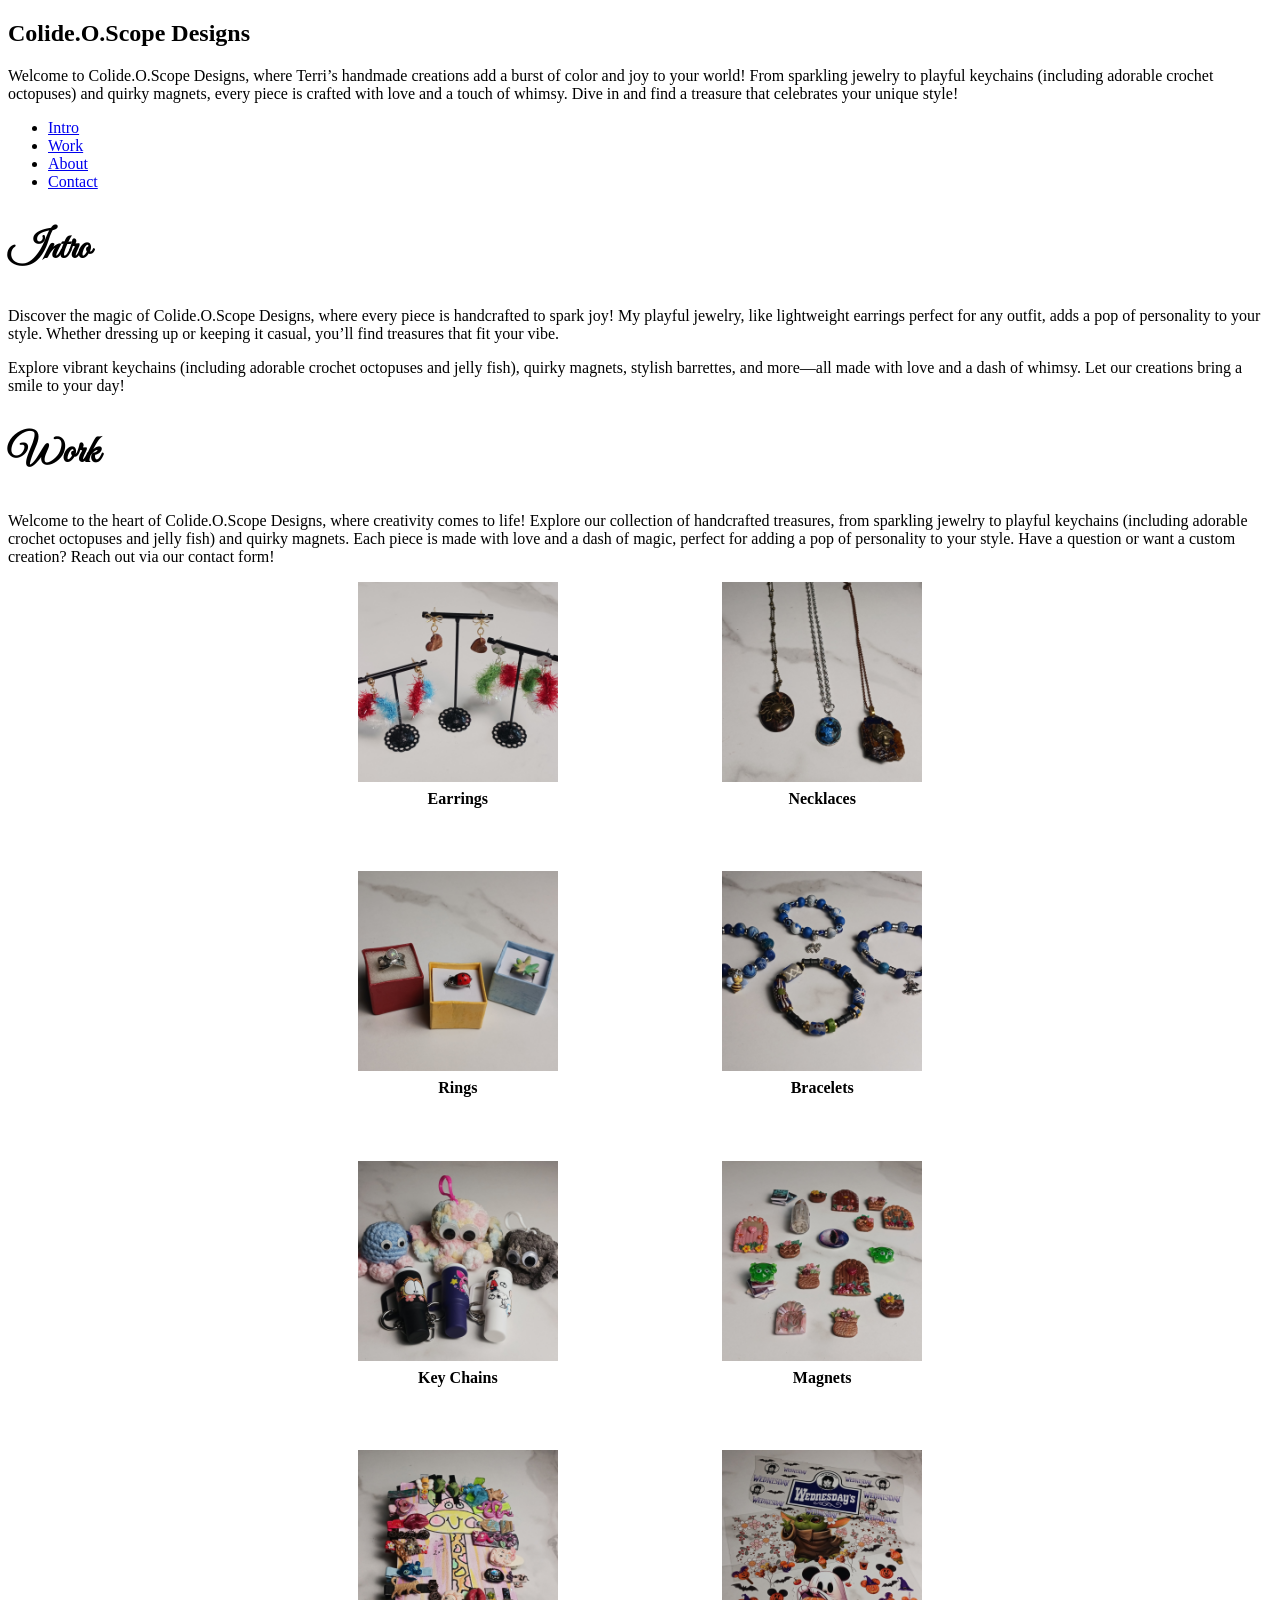
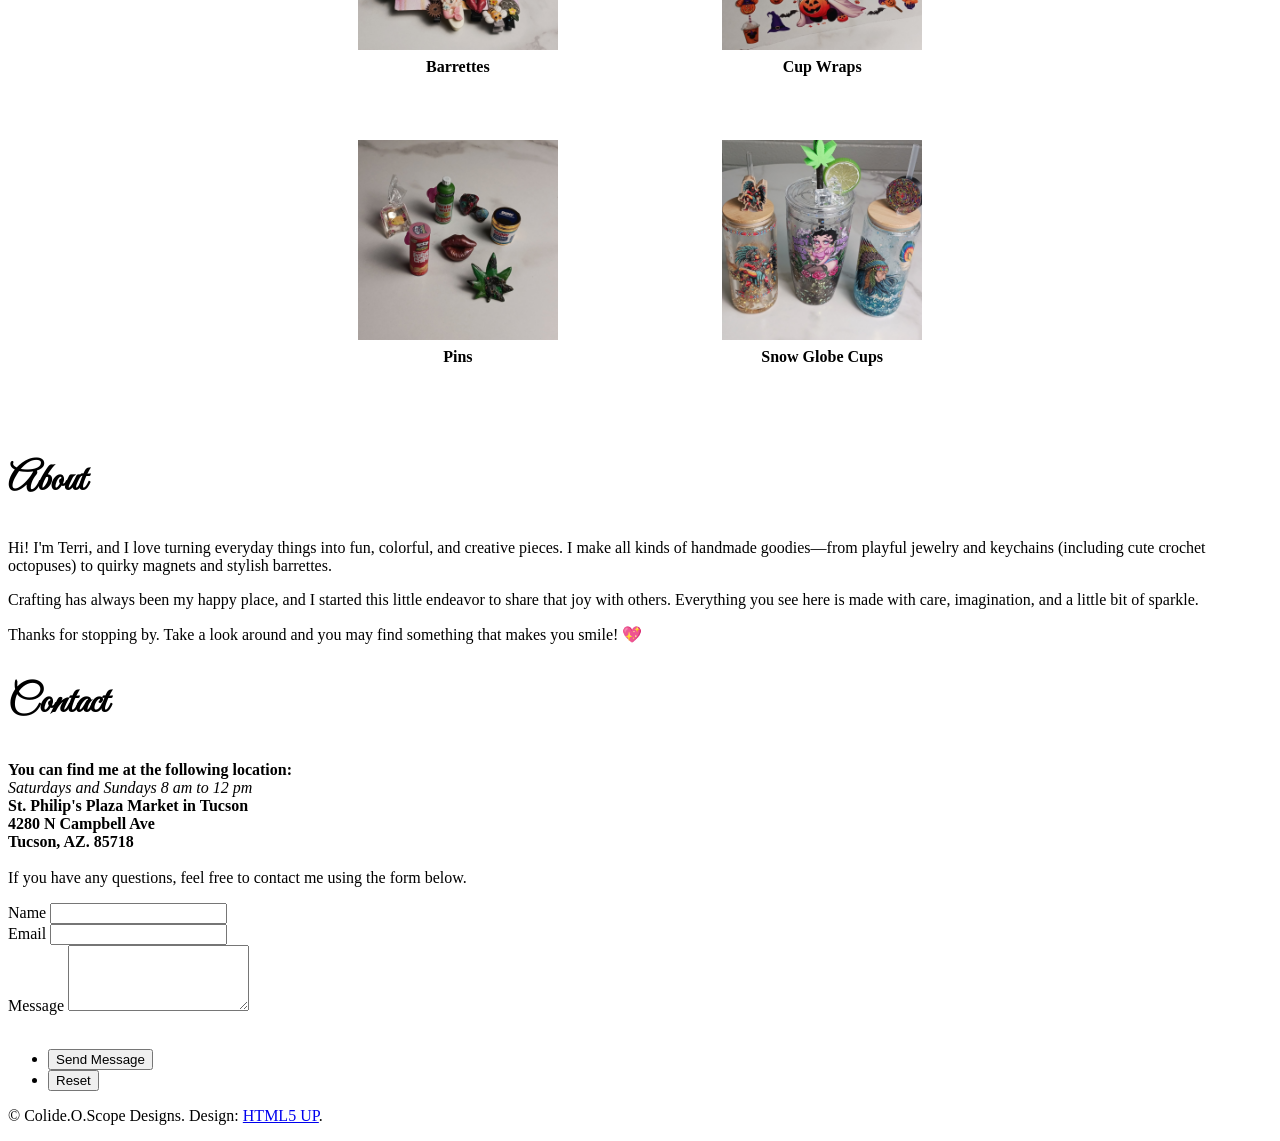
==== index.html @ 00ee3a7f "Add files via upload" ====
<!DOCTYPE HTML>
<!--
    Dimension by HTML5 UP
    html5up.net | @ajlkn
    Free for personal and commercial use under the CCA 3.0 license (html5up.net/license)
-->
<html lang="en">
    <head>
        <title>Colide.O.Scope Designs</title>
        <meta charset="utf-8" />
        <meta name="viewport" content="width=device-width, initial-scale=1, user-scalable=no" />
        <meta name="description" content="Custom handmade jewelry and crafts by Colide.O.Scope Designs, crafted with love to spark joy and individuality." />
        <meta name="keywords" content="handmade jewelry, custom jewelry, Colide.O.Scope Designs, artisan jewelry, crochet, keychains, magnets" />
        <link href="https://fonts.googleapis.com/css2?family=Great+Vibes&display=swap" rel="stylesheet">
		<link rel="stylesheet" href="assets/css/main.css" />
        <noscript><link rel="stylesheet" href="assets/css/noscript.css" /></noscript>
        <style>
			 h2.major {
			    font-family: 'Great Vibes', cursive;
				text-transform: none; /* Override uppercase to use natural case */
				font-size: 2.5em; /* Adjust size for better readability */
			}
            .features {
                display: flex !important;
                flex-wrap: wrap !important;
                justify-content: space-between !important;
                visibility: visible !important;
                opacity: 1 !important;
                margin: 0 auto !important;
                box-sizing: border-box !important;
                position: relative !important;
                z-index: 1000 !important;
            }
            .features article {
                visibility: visible !important;
                opacity: 1 !important;
                background: none !important;
                border: none !important;
                box-shadow: none !important;
                box-sizing: border-box !important;
                padding: 0 !important;
                max-width: calc(50% - 0.27em) !important;
                display: flex !important;
                flex-direction: column !important;
                align-items: center !important;
                margin-bottom: 1em !important;
            }
            .features img {
                display: block !important;
                visibility: visible !important;
                opacity: 1 !important;
                background: none !important;
                border: none !important;
                box-shadow: none !important;
                width: 200px !important;
                height: 200px !important;
                object-fit: cover !important;
                border-radius: 0 !important;
                cursor: pointer !important;
                pointer-events: auto !important;
                position: relative !important;
                z-index: 1100 !important;
            }
            .features img[alt] {
                text-align: center;
                line-height: 200px;
                background: #f0f0f0;
                color: #333;
                font-size: 14px;
            }
            .features p {
                margin: 0.5em 0 0 0;
                text-align: center;
                font-size: 0.9em;
                color: #fff; /* White to match product names */
            }
            @media screen and (max-width: 1366px) {
                .features article {
                    flex: 1 1 calc(50% - 0.27em) !important;
                    max-width: calc(50% - 0.27em) !important;
                }
            }
            @media screen and (max-width: 736px) {
                .features article {
                    flex: 1 1 100% !important;
                    max-width: 100% !important;
                }
            }
.lightbox {
    position: fixed;
    top: 0;
    left: 0;
    width: 100%;
    height: 100%;
    background: rgba(0, 0, 0, 0.8);
    z-index: 10000 !important;
    display: none;
    justify-content: center;
    align-items: center;
    opacity: 0;
    transition: opacity 0.3s ease;
}
.lightbox.active {
    display: flex !important;
    opacity: 1 !important;
}
.lightbox-content {
    display: flex;
    flex-direction: column;
    align-items: center;
    max-width: 800px; /* Limit the container width */
    max-height: 90%; /* Keep the height constraint */
}
.lightbox-image {
    max-width: 600px; /* Set a reasonable max-width for the image */
    max-height: 70vh; /* Use viewport height to limit size */
    width: 100%; /* Ensure responsiveness */
    height: auto; /* Maintain aspect ratio */
    object-fit: contain;
    border-radius: 5px;
    cursor: default !important;
}
.lightbox-title {
    color: #fff;
    font-size: 1.5em;
    margin: 0.5em 0 0.25em;
    text-align: center;
    cursor: default !important;
}
.lightbox-description {
    color: #ccc;
    font-size: 1em;
    margin: 0;
    text-align: center;
    max-width: 80%;
    cursor: default !important;
}
.lightbox-close {
    position: absolute;
    top: 20px;
    right: 20px;
    color: #fff;
    font-size: 2.5em;
    background: rgba(0, 0, 0, 0.5);
    padding: 5px 10px;
    border-radius: 5px;
    cursor: pointer;
    user-select: none;
    z-index: 10001 !important;
}
.lightbox-close:hover {
    background: rgba(0, 0, 0, 0.7);
    color: #ddd;
}
@media screen and (max-width: 736px) {
    .lightbox-content {
        max-width: 95%;
        max-height: 95%;
    }
    .lightbox-image {
        max-width: 400px; /* Smaller max-width for mobile */
        max-height: 60vh; /* Slightly smaller height for mobile */
        width: 100%;
        height: auto;
    }
    .lightbox-title {
        font-size: 1.2em;
    }
    .lightbox-description {
        font-size: 0.9em;
        max-width: 90%;
    }
    .lightbox-close {
        font-size: 2em;
        top: 10px;
        right: 10px;
    }
}

        </style>
    </head>
    <body class="is-preload">
        <!-- Wrapper -->
        <div id="wrapper">
            <!-- Header -->
            <header id="header">
                <div class="logo">
                    <span class="icon fa-gem"></span>
                </div>
                <div class="content">
                    <div class="inner">
                        <h2>Colide.O.Scope Designs</h2>
                        <p>Welcome to Colide.O.Scope Designs, where Terri’s handmade creations add a burst of color and joy to your world! From sparkling jewelry to playful keychains (including adorable crochet octopuses) and quirky magnets, every piece is crafted with love and a touch of whimsy. Dive in and find a treasure that celebrates your unique style!</p>
                    </div>
                </div>
                <nav>
                    <ul>
                        <li><a href="#intro">Intro</a></li>
                        <li><a href="#work">Work</a></li>
                        <li><a href="#about">About</a></li>
                        <li><a href="#contact">Contact</a></li>
                    </ul>
                </nav>
            </header>
            <!-- Main -->
            <div id="main">
                <!-- Intro -->
                <article id="intro">
                    <h2 class="major">Intro</h2>
                    <!-- <span class="image main"><img src="images/pic01.jpg" alt="Handcrafted gemstone necklace by Colide.O.Scope Designs" /></span> -->
                    <p>Discover the magic of Colide.O.Scope Designs, where every piece is handcrafted to spark joy! My playful jewelry, like lightweight earrings perfect for any outfit, adds a pop of personality to your style. Whether dressing up or keeping it casual, you’ll find treasures that fit your vibe.</p>
                    <p>Explore vibrant keychains (including adorable crochet octopuses and jelly fish), quirky magnets, stylish barrettes, and more—all made with love and a dash of whimsy. Let our creations bring a smile to your day!</p>
                </article>
                <!-- Work -->
                <article id="work">
                    <h2 class="major">Work</h2>
                    <!-- <span class="image main"><img src="images/pic02.jpg" alt="Custom jewelry collection by Colide.O.Scope Designs" /></span> -->
                    <p>Welcome to the heart of Colide.O.Scope Designs, where creativity comes to life! Explore our collection of handcrafted treasures, from sparkling jewelry to playful keychains (including adorable crochet octopuses and jelly fish) and quirky magnets. Each piece is made with love and a dash of magic, perfect for adding a pop of personality to your style. Have a question or want a custom creation? Reach out via our contact form!</p>
                    <section class="features" style="display: flex; flex-wrap: wrap; justify-content: space-between; gap: 0.4em; margin: 0 auto; max-width: 720px; box-sizing: border-box;">
                        <!-- UVF Wraps (Commented Out) -->
                        <!--
                        <article style="flex: 1 1 calc(50% - 0.27em); max-width: calc(50% - 0.27em); min-width: 200px; display: flex; flex-direction: column; align-items: center; background: none; border: none; box-shadow: none; padding: 0; box-sizing: border-box; margin-bottom: 1em;">
                            <img src="images/product-image.jpg" alt="UVF Wraps by Colide.O.Scope Designs" style="width: 200px !important; height: 200px !important; object-fit: cover !important; display: block; margin: 0 auto; background: none; border: none; box-shadow: none;" />
                            <h4 style="margin: 0.5em 0 0 0; text-align: center;">UVF Wraps</h4>
                            <p style="margin: 0.5em 0 0 0; text-align: center; font-size: 0.9em; color: #fff;">Vibrant, glow-in-the-dark wraps that add a bold, colorful twist to your accessories.</p>
                        </article>
                        -->
                        <article style="flex: 1 1 calc(50% - 0.27em); max-width: calc(50% - 0.27em); min-width: 200px; display: flex; flex-direction: column; align-items: center; background: none; border: none; box-shadow: none; padding: 0; box-sizing: border-box; margin-bottom: 1em;">
                            <img src="images/Earrings-Small.jpg" alt="Earrings by Colide.O.Scope Designs" style="width: 200px !important; height: 200px !important; object-fit: cover !important; display: block; margin: 0 auto; background: none; border: none; box-shadow: none;" />
                            <h4 style="margin: 0.5em 0 0 0; text-align: center;">Earrings</h4>
                            <p style="margin: 0.5em 0 0 0; text-align: center; font-size: 0.9em; color: #fff;">Handcrafted earrings, from delicate drops to statement pieces, designed to dazzle.</p>
                        </article>
                        <article style="flex: 1 1 calc(50% - 0.27em); max-width: calc(50% - 0.27em); min-width: 200px; display: flex; flex-direction: column; align-items: center; background: none; border: none; box-shadow: none; padding: 0; box-sizing: border-box; margin-bottom: 1em;">
                            <img src="images/Necklace-Small.jpg" alt="Necklaces by Colide.O.Scope Designs" style="width: 200px !important; height: 200px !important; object-fit: cover !important; display: block; margin: 0 auto; background: none; border: none; box-shadow: none;" />
                            <h4 style="margin: 0.5em 0 0 0; text-align: center;">Necklaces</h4>
                            <p style="margin: 0.5em 0 0 0; text-align: center; font-size: 0.9em; color: #fff;">Unique necklaces that blend elegance and whimsy for every occasion.</p>
                        </article>
                        <article style="flex: 1 1 calc(50% - 0.27em); max-width: calc(50% - 0.27em); min-width: 200px; display: flex; flex-direction: column; align-items: center; background: none; border: none; box-shadow: none; padding: 0; box-sizing: border-box; margin-bottom: 1em;">
                            <img src="images/Rings-Small.jpg" alt="Rings by Colide.O.Scope Designs" style="width: 200px !important; height: 200px !important; object-fit: cover !important; display: block; margin: 0 auto; background: none; border: none; box-shadow: none;" />
                            <h4 style="margin: 0.5em 0 0 0; text-align: center;">Rings</h4>
                            <p style="margin: 0.5em 0 0 0; text-align: center; font-size: 0.9em; color: #fff;">Handcrafted rings that sparkle and shimmer and shout with personality.</p>
                        </article>
                        <article style="flex: 1 1 calc(50% - 0.27em); max-width: calc(50% - 0.27em); min-width: 200px; display: flex; flex-direction: column; align-items: center; background: none; border: none; box-shadow: none; padding: 0; box-sizing: border-box; margin-bottom: 1em;">
                            <img src="images/Bracelets-Small.jpg" alt="Rings by Colide.O.Scope Designs" style="width: 200px !important; height: 200px !important; object-fit: cover !important; display: block; margin: 0 auto; background: none; border: none; box-shadow: none;" />
                            <h4 style="margin: 0.5em 0 0 0; text-align: center;">Bracelets</h4>
                            <p style="margin: 0.5em 0 0 0; text-align: center; font-size: 0.9em; color: #fff;">Handwoven and beaded bracelets that wrap your wrist in color, texture, and charm.</p>
                        </article>
                        <article style="flex: 1 1 calc(50% - 0.27em); max-width: calc(50% - 0.27em); min-width: 200px; display: flex; flex-direction: column; align-items: center; background: none; border: none; box-shadow: none; padding: 0; box-sizing: border-box; margin-bottom: 1em;">
                            <img src="images/Key-Chains-Small.jpg" alt="Key Chains by Colide.O.Scope Designs" style="width: 200px !important; height: 200px !important; object-fit: cover !important; display: block; margin: 0 auto; background: none; border: none; box-shadow: none;" />
                            <h4 style="margin: 0.5em 0 0 0; text-align: center;">Key Chains</h4>
                            <p style="margin: 0.5em 0 0 0; text-align: center; font-size: 0.9em; color: #fff;">Fun and functional keychains with a playful, handmade charm.</p>
                        </article>
                        <article style="flex: 1 1 calc(50% - 0.27em); max-width: calc(50% - 0.27em); min-width: 200px; display: flex; flex-direction: column; align-items: center; background: none; border: none; box-shadow: none; padding: 0; box-sizing: border-box; margin-bottom: 1em;">
                            <img src="images/Magnets-Small.jpg" alt="Magnets by Colide.O.Scope Designs" style="width: 200px !important; height: 200px !important; object-fit: cover !important; display: block; margin: 0 auto; background: none; border: none; box-shadow: none;" />
                            <h4 style="margin: 0.5em 0 0 0; text-align: center;">Magnets</h4>
                            <p style="margin: 0.5em 0 0 0; text-align: center; font-size: 0.9em; color: #fff;">Colorful, quirky magnets to brighten up any space.</p>
                        </article>
                        <article style="flex: 1 1 calc(50% - 0.27em); max-width: calc(50% - 0.27em); min-width: 200px; display: flex; flex-direction: column; align-items: center; background: none; border: none; box-shadow: none; padding: 0; box-sizing: border-box; margin-bottom: 1em;">
                            <img src="images/Barrettes-Small.jpg" alt="Barrettes by Colide.O.Scope Designs" style="width: 200px !important; height: 200px !important; object-fit: cover !important; display: block; margin: 0 auto; background: none; border: none; box-shadow: none;" />
                            <h4 style="margin: 0.5em 0 0 0; text-align: center;">Barrettes</h4>
                            <p style="margin: 0.5em 0 0 0; text-align: center; font-size: 0.9em; color: #fff;">Stylish hair accessories with a handmade, artistic flair.</p>
                        </article>
                        <article style="flex: 1 1 calc(50% - 0.27em); max-width: calc(50% - 0.27em); min-width: 200px; display: flex; flex-direction: column; align-items: center; background: none; border: none; box-shadow: none; padding: 0; box-sizing: border-box; margin-bottom: 1em;">
                            <img src="images/Cup-Wraps-Small.jpg" alt="Cup Wraps by Colide.O.Scope Designs" style="width: 200px !important; height: 200px !important; object-fit: cover !important; display: block; margin: 0 auto; background: none; border: none; box-shadow: none;" />
                            <h4 style="margin: 0.5em 0 0 0; text-align: center;">Cup Wraps</h4>
                            <p style="margin: 0.5em 0 0 0; text-align: center; font-size: 0.9em; color: #fff;">Clear vinyl wraps that turn your tumbler into a canvas of pop, sass, and spooky charm.</p>
                        </article>
                        <article style="flex: 1 1 calc(50% - 0.27em); max-width: calc(50% - 0.27em); min-width: 200px; display: flex; flex-direction: column; align-items: center; background: none; border: none; box-shadow: none; padding: 0; box-sizing: border-box; margin-bottom: 1em;">
                            <img src="images/Pins-Small.jpg" alt="Pins by Colide.O.Scope Designs" style="width: 200px !important; height: 200px !important; object-fit: cover !important; display: block; margin: 0 auto; background: none; border: none; box-shadow: none;" />
                            <h4 style="margin: 0.5em 0 0 0; text-align: center;">Pins</h4>
                            <p style="margin: 0.5em 0 0 0; text-align: center; font-size: 0.9em; color: #fff;">Funky pins that turn mushrooms, munchies, and wax into wearable art.</p>
                        </article>
                        <article style="flex: 1 1 calc(50% - 0.27em); max-width: calc(50% - 0.27em); min-width: 200px; display: flex; flex-direction: column; align-items: center; background: none; border: none; box-shadow: none; padding: 0; box-sizing: border-box; margin-bottom: 1em;">
                            <img src="images/Snow-Globe-Cups-Small.jpg" alt="Snow Globe Cups by Colide.O.Scope Designs" style="width: 200px !important; height: 200px !important; object-fit: cover !important; display: block; margin: 0 auto; background: none; border: none; box-shadow: none;" />
                            <h4 style="margin: 0.5em 0 0 0; text-align: center;">Snow Globe Cups</h4>
                            <p style="margin: 0.5em 0 0 0; text-align: center; font-size: 0.9em; color: #fff;">Shimmering Snow Globe Cups bursting with colorful, playful charm.</p>
                        </article>
                    </section>
                </article>
                <!-- About -->
                <article id="about">
                    <h2 class="major">About</h2>
                    <!-- <span class="image main"><img src="images/pic03.jpg" alt="About Colide.O.Scope Designs" /></span> -->
                    <p>Hi! I'm Terri, and I love turning everyday things into fun, colorful, and creative pieces. I make all kinds of handmade goodies—from playful jewelry and keychains (including cute crochet octopuses) to quirky magnets and stylish barrettes.</p>
                    <p>Crafting has always been my happy place, and I started this little endeavor to share that joy with others. Everything you see here is made with care, imagination, and a little bit of sparkle.</p>
                    <p>Thanks for stopping by. Take a look around and you may find something that makes you smile! 💖</p>
                </article>
                <!-- Contact -->
                <article id="contact">
                    <h2 class="major">Contact</h2>
					<p><b>You can find me at the following location:</b><br><i>Saturdays and Sundays 8 am to 12 pm</i><br><b>St. Philip's Plaza Market in Tucson<br>4280 N Campbell Ave<br>Tucson, AZ. 85718</b><br><br>If you have any questions, feel free to contact me using the form below.</p>
                    <form class="contact-form" action="https://api.web3forms.com/submit" method="POST">
                        <input type="hidden" name="access_key" value="2c6eaea1-f662-497b-b9a8-d9245b387be8" />
                        <!-- DOMAIN LOCK: only allow submissions from your GitHub Pages site -->
                        <input type="hidden" name="domain" value="colide-o-scope.github.io" />
                        <input type="hidden" name="subject" value="New Message From Colide.O.Scope Designs" />
                        <input type="hidden" name="from_name" value="Colide.O.Scope Designs" />
                        <div style="position:absolute; left:-10000px; top:auto; width:1px; height:1px; overflow:hidden;" aria-hidden="true">
                            <label for="website">Leave this field blank</label>
                            <input type="text" name="website" id="website" tabindex="-1" autocomplete="off" />
                        </div>
                        <div class="fields">
                            <div class="field half">
                                <label for="name">Name</label>
                                <input type="text" name="name" id="name" required />
                            </div>
                            <div class="field half">
                                <label for="email">Email</label>
                                <input type="email" name="email" id="email" required />
                            </div>
                            <div class="field">
                                <label for="message">Message</label>
                                <textarea name="message" id="message" rows="4" required></textarea>
                                <div><br></div>
                                <!-- hCaptcha: Recommended for Advanced Spam Protection. -->
                                <div class="h-captcha" data-captcha="true" data-theme="dark"></div>
                            </div>
                        </div>
                        <ul class="actions">
                            <li><input type="submit" value="Send Message" class="primary" /></li>
                            <li><input type="reset" value="Reset" /></li>
                        </ul>
                        <input type="hidden" name="redirect" value="https://colide-o-scope.github.io/index.html?success=true">
                    </form>
                </article>
            </div>
            <!-- Footer -->
            <footer id="footer">
                <p class="copyright">&copy; Colide.O.Scope Designs. Design: <a href="https://html5up.net">HTML5 UP</a>.</p>
            </footer>
        </div>
        <!-- BG -->
        <div id="bg"></div>
        <!-- Lightbox -->
        <div id="lightbox" class="lightbox" style="display: none;">
            <span class="lightbox-close">&times;</span>
            <div class="lightbox-content">
                <img class="lightbox-image" src="" alt="Lightbox Image" />
                <h4 class="lightbox-title"></h4>
                <p class="lightbox-description"></p>
            </div>
        </div>
        <!-- Scripts -->
        <script defer src="assets/js/jquery.min.js"></script>
        <script defer src="assets/js/browser.min.js"></script>
        <script defer src="assets/js/breakpoints.min.js"></script>
        <script defer src="assets/js/util.js"></script>
        <script defer src="assets/js/main.js"></script>
        <script src="https://web3forms.com/client/script.js" async defer></script>
        <script>
            if (window.location.search.includes('success=true')) {
                alert('Thank you for your message! We will get back to you soon.');
            }
            function initLightbox() {
                console.log('Initializing lightbox');
                const lightbox = document.getElementById('lightbox');
                const lightboxImage = document.querySelector('.lightbox-image');
                const lightboxTitle = document.querySelector('.lightbox-title');
                const lightboxDescription = document.querySelector('.lightbox-description');
                const lightboxClose = document.querySelector('.lightbox-close');
                const images = document.querySelectorAll('#work .features img');
                console.log('Found images:', images.length);
                
                // Map small images to full-size images
                const imageMap = {
                    'Earrings-Small.jpg': 'images/Earrings.jpg',
                    'Necklace-Small.jpg': 'images/Necklace.jpg',
					'Rings-Small.jpg': 'images/Rings.jpg',
					'Bracelets-Small.jpg': 'images/Bracelets.jpg',
					'Magnets-Small.jpg': 'images/Magnets.jpg',
					'Barrettes-Small.jpg': 'images/Barrettes.jpg',
					'Cup-Wraps-Small.jpg': 'images/Cup-Wraps.jpg',
					'Pins-Small.jpg': 'images/Pins.jpg',
					'Snow-Globe-Cups-Small.jpg': 'images/Snow-Globe-Cups.jpg',
					'Key-Chains-Small.jpg': 'images/Key-Chains.jpg'
                };

                images.forEach((image, index) => {
                    console.log(`Image ${index + 1} src:`, image.src);
                    image.removeEventListener('click', image.clickHandler);
                    image.clickHandler = function (e) {
                        console.log('Image clicked:', this.src, 'Alt:', this.alt);
                        e.stopPropagation();
                        e.preventDefault();
                        // Get the filename from the src
                        const srcParts = this.src.split('/');
                        const fileName = srcParts[srcParts.length - 1];
                        // Use the mapped full-size image if available, else fallback to the clicked image
                        const fullSizeSrc = imageMap[fileName] || this.src;
                        lightboxImage.src = fullSizeSrc;
                        lightboxImage.alt = this.alt;
                        lightboxTitle.textContent = this.parentElement.querySelector('h4').textContent;
                        lightboxDescription.textContent = this.alt;
                        lightbox.classList.add('active');
                    };
                    image.addEventListener('click', image.clickHandler);
                });
                lightboxImage.removeEventListener('click', lightboxImage.clickHandler);
                lightboxImage.clickHandler = function (e) {
                    console.log('Lightbox image clicked');
                    e.stopPropagation();
                    e.preventDefault();
                    lightbox.classList.remove('active');
                };
                lightboxImage.addEventListener('click', lightboxImage.clickHandler);
                lightboxTitle.removeEventListener('click', lightboxTitle.clickHandler);
                lightboxTitle.clickHandler = function (e) {
                    console.log('Lightbox title clicked');
                    e.stopPropagation();
                    e.preventDefault();
                    lightbox.classList.remove('active');
                };
                lightboxTitle.addEventListener('click', lightboxTitle.clickHandler);
                lightboxDescription.removeEventListener('click', lightboxDescription.clickHandler);
                lightboxDescription.clickHandler = function (e) {
                    console.log('Lightbox description clicked');
                    e.stopPropagation();
                    e.preventDefault();
                    lightbox.classList.remove('active');
                };
                lightboxDescription.addEventListener('click', lightboxDescription.clickHandler);
                lightboxClose.removeEventListener('click', lightboxClose.clickHandler);
                lightboxClose.clickHandler = function (e) {
                    console.log('Close button clicked');
                    e.stopPropagation();
                    e.preventDefault();
                    lightbox.classList.remove('active');
                };
                lightboxClose.addEventListener('click', lightboxClose.clickHandler);
                lightbox.removeEventListener('click', lightbox.clickHandler);
                lightbox.clickHandler = function (e) {
                    if (e.target === lightbox) {
                        console.log('Overlay clicked');
                        e.stopPropagation();
                        e.preventDefault();
                        lightbox.classList.remove('active');
                    }
                };
                lightbox.addEventListener('click', lightbox.clickHandler);
                document.removeEventListener('keydown', document.keydownHandler);
                document.keydownHandler = function (e) {
                    if (e.key === 'Escape' && lightbox.classList.contains('active')) {
                        console.log('Escape key pressed');
                        e.stopPropagation();
                        e.preventDefault();
                        lightbox.classList.remove('active');
                    }
                };
                document.addEventListener('keydown', document.keydownHandler);
            }
            window.addEventListener('hashchange', function (e) {
                if (location.hash === '#work' && document.getElementById('lightbox').classList.contains('active')) {
                    console.log('Preventing hash change while lightbox is open');
                    e.preventDefault();
                    history.replaceState(null, null, '#work');
                }
            });
            document.addEventListener('DOMContentLoaded', function () {
                initLightbox();
                setTimeout(initLightbox, 1000);
                window.addEventListener('hashchange', function () {
                    if (location.hash === '#work') {
                        console.log('Work modal opened, re-initializing lightbox');
                        setTimeout(initLightbox, 500);
                    }
                });
            });
        </script>
    </body>
</html>
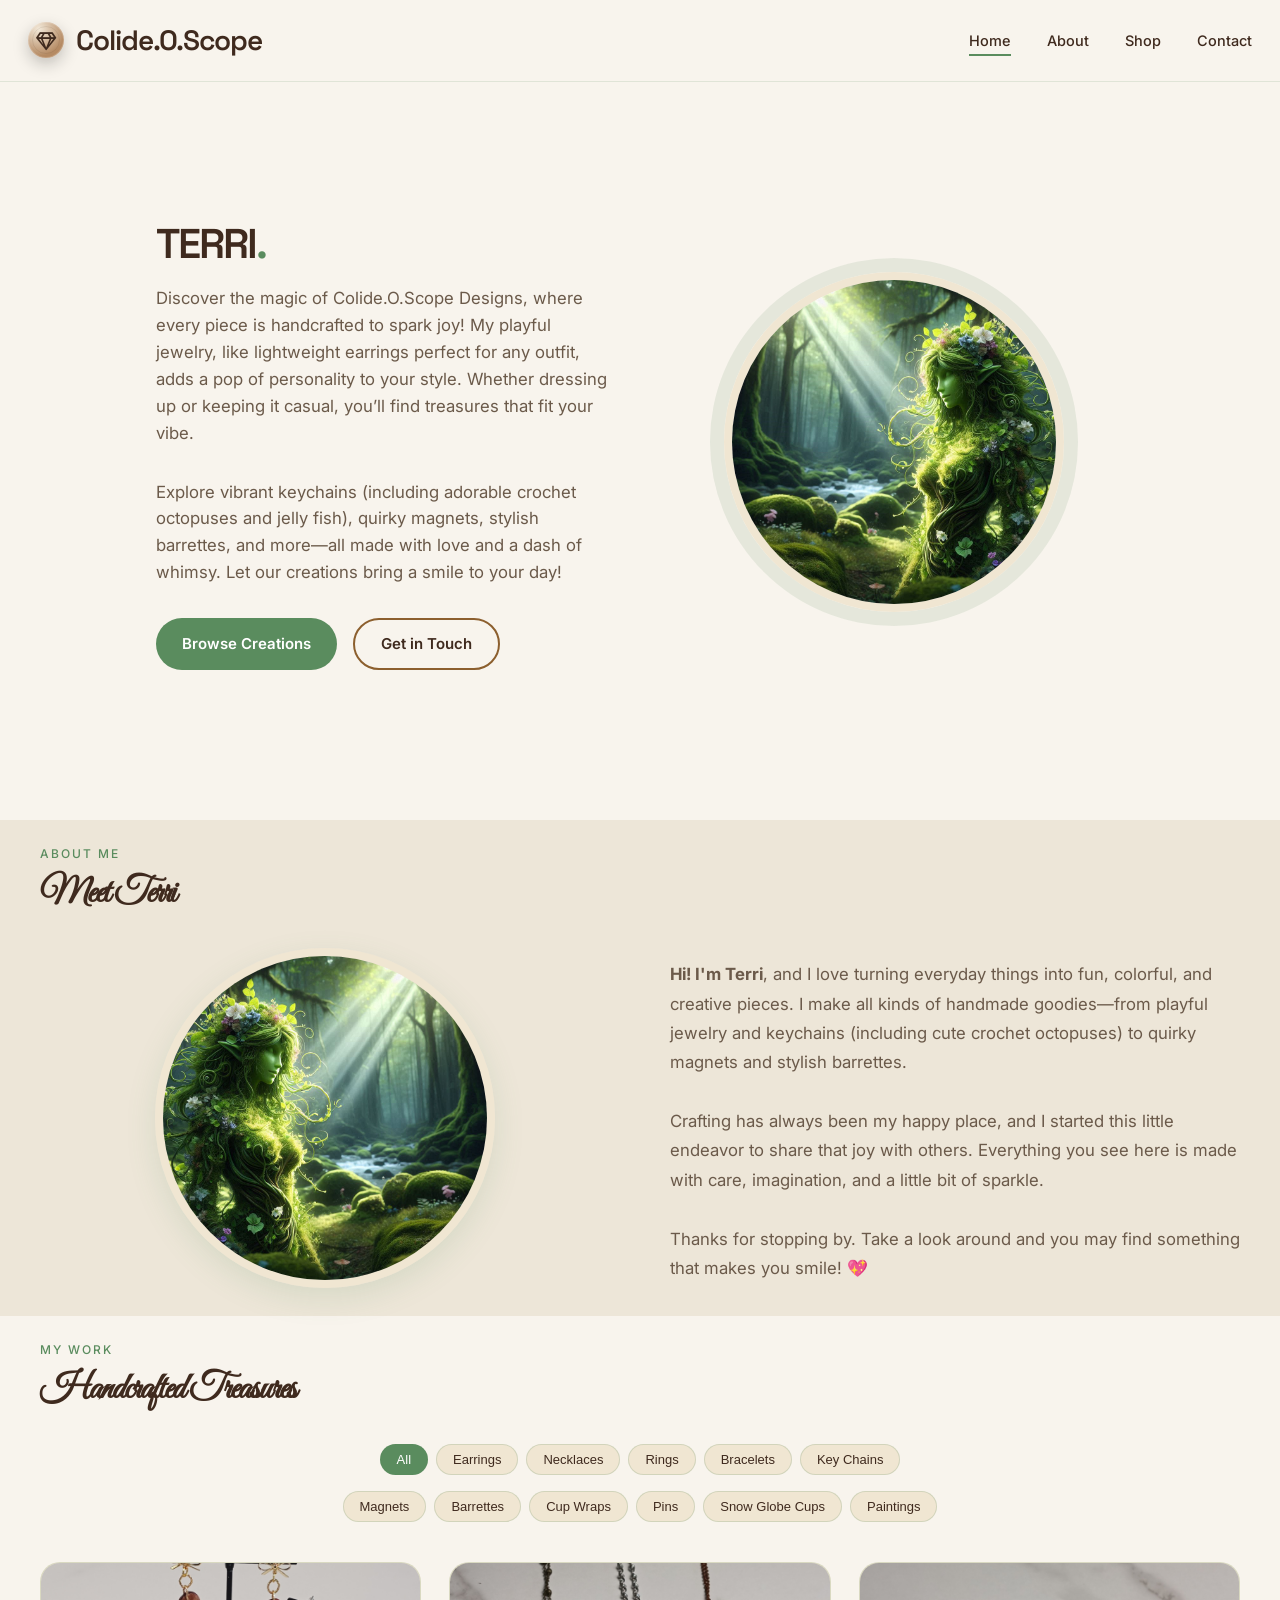
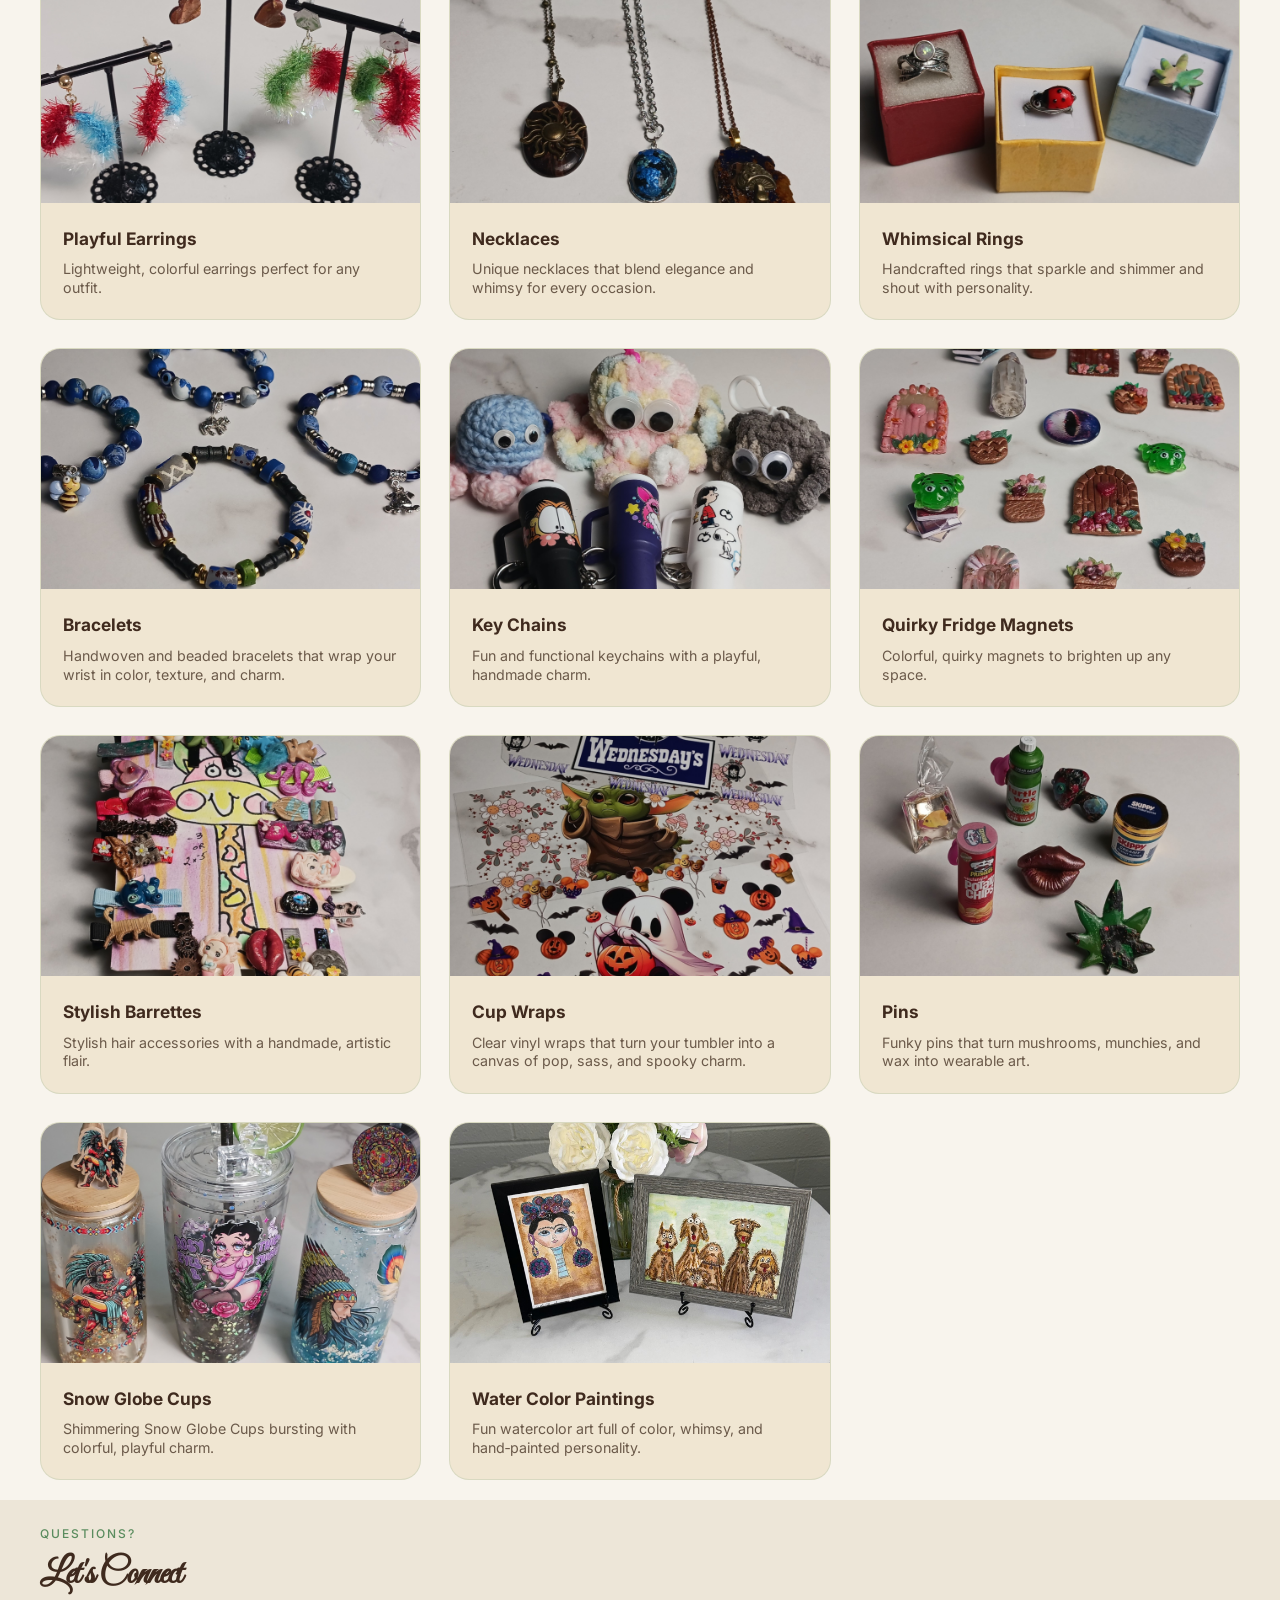
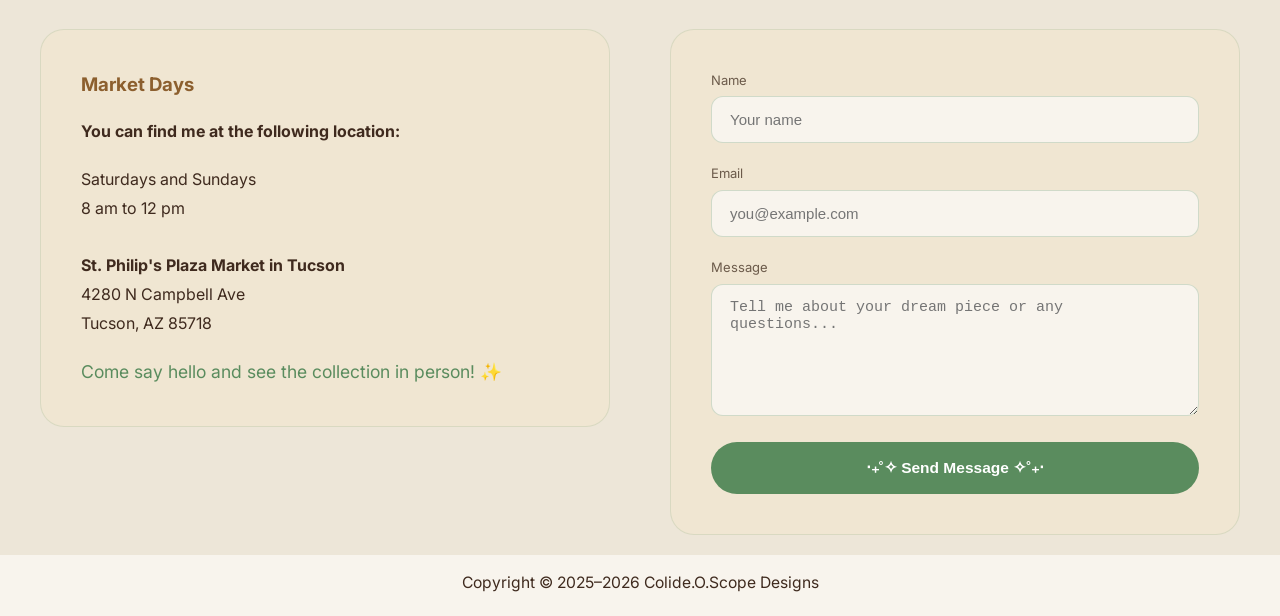
==== commit 0c205fc3: "Add files via upload" ====
--- a/index.html
+++ b/index.html
@@ -1,470 +1,534 @@
-<!DOCTYPE HTML>
-<!--
-    Dimension by HTML5 UP
-    html5up.net | @ajlkn
-    Free for personal and commercial use under the CCA 3.0 license (html5up.net/license)
--->
+<!DOCTYPE html>
 <html lang="en">
-    <head>
-        <title>Colide.O.Scope Designs</title>
-        <meta charset="utf-8" />
-        <meta name="viewport" content="width=device-width, initial-scale=1, user-scalable=no" />
-        <meta name="description" content="Custom handmade jewelry and crafts by Colide.O.Scope Designs, crafted with love to spark joy and individuality." />
-        <meta name="keywords" content="handmade jewelry, custom jewelry, Colide.O.Scope Designs, artisan jewelry, crochet, keychains, magnets" />
-        <link href="https://fonts.googleapis.com/css2?family=Great+Vibes&display=swap" rel="stylesheet">
-		<link rel="stylesheet" href="assets/css/main.css" />
-        <noscript><link rel="stylesheet" href="assets/css/noscript.css" /></noscript>
-        <style>
-			 h2.major {
-			    font-family: 'Great Vibes', cursive;
-				text-transform: none; /* Override uppercase to use natural case */
-				font-size: 2.5em; /* Adjust size for better readability */
-			}
-            .features {
-                display: flex !important;
-                flex-wrap: wrap !important;
-                justify-content: space-between !important;
-                visibility: visible !important;
-                opacity: 1 !important;
-                margin: 0 auto !important;
-                box-sizing: border-box !important;
-                position: relative !important;
-                z-index: 1000 !important;
+<head>
+    <meta charset="UTF-8">
+    <meta name="viewport" content="width=device-width, initial-scale=1.0">
+    <title>Colide.O.Scope Designs • Handcrafted with Whimsy</title>
+    <link rel="stylesheet" href="https://cdnjs.cloudflare.com/ajax/libs/font-awesome/5.15.4/css/all.min.css">
+
+    <link rel="stylesheet" href="styles.css">
+
+</head>
+<body>
+
+    <!-- NAV SECTION (unchanged) -->
+    <nav>
+        <div class="nav-content container">
+            <a href="#" class="logo">
+                <div class="brand-mark"><i class="far fa-gem"></i></div>
+                <span class="heading-font" style="font-size: 28px; font-weight: 600; letter-spacing: -1px;">Colide.O.Scope</span>
+            </a>
+			
+			<button id="hamburger" class="hamburger">☰</button>
+            
+            <div class="nav-links">
+                <a href="#hero" class="nav-link active" onclick="navigateToSection('hero')">Home</a>
+                <a href="#about" class="nav-link" onclick="navigateToSection('about')">About</a>
+                <a href="#portfolio" class="nav-link" onclick="navigateToSection('portfolio')">Shop</a>
+                <a href="#contact" class="nav-link" onclick="navigateToSection('contact')">Contact</a>
+            </div>
+        </div>
+    </nav>
+
+    <!-- HERO, ABOUT, PORTFOLIO, CONTACT sections are exactly as you provided -->
+
+    <!-- HERO -->
+    <section id="hero">
+        <div class="container hero-grid">
+            <div class="hero-text">
+                <h1 class="heading-font">TERRI<span style="color: var(--accent-green);">.</span></h1>
+                <p>Discover the magic of Colide.O.Scope Designs, where every piece is handcrafted to spark joy! My playful jewelry, like lightweight earrings perfect for any outfit, adds a pop of personality to your style. Whether dressing up or keeping it casual, you’ll find treasures that fit your vibe.</p>
+                
+                <p>Explore vibrant keychains (including adorable crochet octopuses and jelly fish), quirky magnets, stylish barrettes, and more—all made with love and a dash of whimsy. Let our creations bring a smile to your day!</p>
+                
+                <div style="display: flex; gap: 16px; flex-wrap: wrap;">
+                    <a href="#portfolio" onclick="navigateToSection('portfolio')" class="btn btn-primary">Browse Creations</a>
+                    <a href="#contact" onclick="navigateToSection('contact')" class="btn btn-secondary">Get in Touch</a>
+                </div>
+            </div>
+            
+            <div style="text-align: center;">
+                <img src="images/Looking-Left.jpg" alt="Terri" class="hero-image">
+            </div>
+        </div>
+    </section>
+
+    <!-- ABOUT -->
+    <section id="about">
+        <div class="container">
+            <div class="section-header">
+                <span>ABOUT ME</span>
+                <h2 class="heading-font">Meet Terri</h2>
+            </div>
+            
+            <div class="about-grid">
+                <div style="text-align: center;">
+                    <img src="images/Looking-Right.jpg" alt="Terri" class="about-image">
+                </div>
+                
+                <div class="about-text">
+                    <strong>Hi! I'm Terri</strong>, and I love turning everyday things into fun, colorful, and creative pieces. I make all kinds of handmade goodies—from playful jewelry and keychains (including cute crochet octopuses) to quirky magnets and stylish barrettes.<br><br>
+                    
+                    Crafting has always been my happy place, and I started this little endeavor to share that joy with others. Everything you see here is made with care, imagination, and a little bit of sparkle.<br><br>
+                    
+                    Thanks for stopping by. Take a look around and you may find something that makes you smile! 💖
+                </div>
+            </div>
+        </div>
+    </section>
+
+    <!-- PORTFOLIO -->
+    <section id="portfolio">
+        <div class="container">
+            <div class="section-header text-center">
+                <span>MY WORK</span>
+                <h2 class="heading-font">Handcrafted Treasures</h2>
+            </div>
+            
+            <div class="filter-buttons">
+                <button class="filter-btn active" onclick="filterCategory('all')">All</button>
+                <button class="filter-btn" onclick="filterCategory('earrings')">Earrings</button>
+                <button class="filter-btn" onclick="filterCategory('necklaces')">Necklaces</button>
+                <button class="filter-btn" onclick="filterCategory('rings')">Rings</button>
+                <button class="filter-btn" onclick="filterCategory('bracelets')">Bracelets</button>
+                <button class="filter-btn" onclick="filterCategory('key-chains')">Key Chains</button>
+				<span class="filter-break"></span>
+                <button class="filter-btn" onclick="filterCategory('magnets')">Magnets</button>
+                <button class="filter-btn" onclick="filterCategory('barrettes')">Barrettes</button>
+                <button class="filter-btn" onclick="filterCategory('cup-wraps')">Cup Wraps</button>
+                <button class="filter-btn" onclick="filterCategory('pins')">Pins</button>
+                <button class="filter-btn" onclick="filterCategory('snow-globe-cups')">Snow Globe Cups</button>
+				<button class="filter-btn" onclick="filterCategory('paintings')">Paintings</button>
+            </div>
+            
+            <div class="portfolio-grid" id="portfolio-grid"></div>
+        </div>
+    </section>
+
+    <!-- CONTACT -->
+    <section id="contact">
+        <div class="container">
+            <div class="section-header text-center">
+                <span>QUESTIONS?</span>
+                <h2 class="heading-font">Let's Connect</h2>
+            </div>
+            
+            <div class="contact-grid">
+                <div class="market-info">
+                    <h3 style="margin-bottom: 20px; color: var(--accent-brown);">Market Days</h3>
+                    <p><strong>You can find me at the following location:</strong></p>
+                    <p style="margin: 20px 0; line-height: 1.8;">
+                        Saturdays and Sundays<br>
+                        8 am to 12 pm<br><br>
+                        <strong>St. Philip's Plaza Market in Tucson</strong><br>
+                        4280 N Campbell Ave<br>
+                        Tucson, AZ 85718
+                    </p>
+                    <p style="font-size: 1.1rem; color: var(--accent-green);">Come say hello and see the collection in person! ✨</p>
+                </div>
+                
+                <div class="contact-form">
+                    <form id="contact-form" action="https://api.web3forms.com/submit" method="POST">
+                        <input type="hidden" name="access_key" value="2c6eaea1-f662-497b-b9a8-d9245b387be8">
+                        <input type="hidden" name="subject" value="New Message from Colide.O.Scope">
+                        <input type="hidden" name="from_name" value="Colide.O.Scope Portfolio">
+						
+						<div style="position:absolute; left:-10000px; top:auto; width:1px; height:1px; overflow:hidden;" aria-hidden="true">
+						    <label for="botcheck">Leave this field blank</label>
+							<input type="text" name="botcheck" id="botcheck" tabindex="-1" autocomplete="off" />
+						</div>
+                        
+                        <div style="margin-bottom: 20px;">
+                            <label style="display:block; margin-bottom:6px; font-size:13px; color:var(--text-muted);">Name</label>
+                            <input type="text" name="name" placeholder="Your name" required>
+                        </div>
+                        
+                        <div style="margin-bottom: 20px;">
+                            <label style="display:block; margin-bottom:6px; font-size:13px; color:var(--text-muted);">Email</label>
+                            <input type="email" name="email" placeholder="you@example.com" required>
+                        </div>
+                        
+                        <div style="margin-bottom: 10px;">
+                            <label style="display:block; margin-bottom:6px; font-size:13px; color:var(--text-muted);">Message</label>
+                            <textarea name="message" placeholder="Tell me about your dream piece or any questions..." rows="6" required></textarea>
+                        </div>
+                        <div class="h-captcha" data-captcha="true" data-theme="light"></div>
+                        <button type="submit" id="submit-btn" class="contact-animated-btn">
+						<span class="text-1">‧₊˚✧  Send Message  ✧˚₊‧</span>
+						<span class="text-2">‧₊˚✧ ━━━━༺ &nbsp; <span style="font-size:22px; font-weight:bold; position:relative; top:3px;">📧</span> &nbsp; ༻━━━━ ✧˚₊‧</span>
+						<span class="text-3">‧₊˚✧  Message Sent  ✧˚₊‧</span>
+						</button>
+                    </form>
+                </div>
+            </div>
+        </div>
+    </section>
+
+    <footer id="footer">
+        <p class="copyright">Copyright &copy; 2025–2026 Colide.O.Scope Designs</p>
+    </footer>
+
+    <!-- Lightbox -->
+    <div id="lightbox">
+        <span class="lightbox-close">&times;</span>
+        <img id="lightbox-image" src="" alt="">
+    </div>
+
+<script src="https://web3forms.com/client/script.js" async defer></script>
+<script>
+    function showToast() {
+        const toast = document.getElementById('toast');
+        toast.style.opacity = '1';
+
+        setTimeout(() => {
+            toast.style.opacity = '0';
+        }, 3000);
+    }
+</script>
+
+<script>
+document.getElementById('contact-form').addEventListener('submit', async function(e) {
+    e.preventDefault(); // stop normal form submission
+
+    const form = e.target;
+    const formData = new FormData(form);
+
+    const response = await fetch(form.action, {
+        method: 'POST',
+        body: formData
+    });
+
+    const result = await response.json();
+
+    if (result.success) {
+        showToast();   // <-- uses the toast function you kept
+        form.reset();  // optional
+    } else {
+        console.error(result);
+        alert("Something went wrong. Please try again.");
+    }
+});
+</script>
+
+<script>
+    // Portfolio items
+    const products = [
+        {
+            id: "earrings",
+            title: "Playful Earrings",
+            desc: "Lightweight, colorful earrings perfect for any outfit.",
+            thumb: "images/Earrings-Small.jpg",
+            image: "images/Earrings.jpg"
+        },
+
+        {
+            id: "necklaces",
+            title: "Necklaces",
+            desc: "Unique necklaces that blend elegance and whimsy for every occasion.",
+            thumb: "images/Necklace-Small.jpg",
+            image: "images/Necklace.jpg"
+        },
+
+        {
+            id: "rings",
+            title: "Whimsical Rings",
+            desc: "Handcrafted rings that sparkle and shimmer and shout with personality.",
+            thumb: "images/Rings-Small.jpg",
+            image: "images/Rings.jpg"
+        },
+
+        {
+            id: "bracelets",
+            title: "Bracelets",
+            desc: "Handwoven and beaded bracelets that wrap your wrist in color, texture, and charm.",
+            thumb: "images/Bracelets-Small.jpg",
+            image: "images/Bracelets.jpg"
+        },
+
+        {
+            id: "key-chains",
+            title: "Key Chains",
+            desc: "Fun and functional keychains with a playful, handmade charm.",
+            thumb: "images/Key-Chains-Small.jpg",
+            image: "images/Key-Chains.jpg"
+        },
+
+        {
+            id: "magnets",
+            title: "Quirky Fridge Magnets",
+            desc: "Colorful, quirky magnets to brighten up any space.",
+            thumb: "images/Magnets-Small.jpg",
+            image: "images/Magnets.jpg"
+        },
+
+        {
+            id: "barrettes",
+            title: "Stylish Barrettes",
+            desc: "Stylish hair accessories with a handmade, artistic flair.",
+            thumb: "images/Barrettes-Small.jpg",
+            image: "images/Barrettes.jpg"
+        },
+
+        {
+            id: "cup-wraps",
+            title: "Cup Wraps",
+            desc: "Clear vinyl wraps that turn your tumbler into a canvas of pop, sass, and spooky charm.",
+            thumb: "images/Cup-Wraps-Small.jpg",
+            image: "images/Cup-Wraps.jpg"
+        },
+
+        {
+            id: "pins",
+            title: "Pins",
+            desc: "Funky pins that turn mushrooms, munchies, and wax into wearable art.",
+            thumb: "images/Pins-Small.jpg",
+            image: "images/Pins.jpg"
+        },
+
+        {
+            id: "snow-globe-cups",
+            title: "Snow Globe Cups",
+            desc: "Shimmering Snow Globe Cups bursting with colorful, playful charm.",
+            thumb: "images/Snow-Globe-Cups-Small.jpg",
+            image: "images/Snow-Globe-Cups.jpg"
+        },
+
+        {
+            id: "paintings",
+            title: "Water Color Paintings",
+            desc: "Fun watercolor art full of color, whimsy, and hand‑painted personality.",
+            thumb: "images/Water-Color1-Small.jpg",
+            image: "images/Water-Color1.jpg"
+        },
+
+        {
+            id: "paintings",
+            title: "Water Color Paintings",
+            desc: "Fun watercolor art full of color, whimsy, and hand‑painted personality.",
+            thumb: "images/Water-Color2-Small.jpg",
+            image: "images/Water-Color2.jpg"
+        },
+
+        {
+            id: "paintings",
+            title: "Water Color Paintings",
+            desc: "Fun watercolor art full of color, whimsy, and hand‑painted personality.",
+            thumb: "images/Water-Color3-Small.jpg",
+            image: "images/Water-Color3.jpg"
+        },
+
+        {
+            id: "paintings",
+            title: "Water Color Paintings",
+            desc: "Fun watercolor art full of color, whimsy, and hand‑painted personality.",
+            thumb: "images/Water-Color4-Small.jpg",
+            image: "images/Water-Color4.jpg"
+        },
+
+        {
+            id: "paintings",
+            title: "Water Color Paintings",
+            desc: "Fun watercolor art full of color, whimsy, and hand‑painted personality.",
+            thumb: "images/Water-Color5-Small.jpg",
+            image: "images/Water-Color5.jpg"
+        },
+
+        {
+            id: "paintings",
+            title: "Water Color Paintings",
+            desc: "Fun watercolor art full of color, whimsy, and hand‑painted personality.",
+            thumb: "images/Water-Color6-Small.jpg",
+            image: "images/Water-Color6.jpg"
+        },
+
+        {
+            id: "paintings",
+            title: "Water Color Paintings",
+            desc: "Fun watercolor art full of color, whimsy, and hand‑painted personality.",
+            thumb: "images/Water-Color7-Small.jpg",
+            image: "images/Water-Color7.jpg"
+        }
+    ];
+
+    function getFeaturedProducts() {
+        const featured = {};
+        products.forEach(product => {
+            if (!featured[product.id]) {
+                featured[product.id] = product;
             }
-            .features article {
-                visibility: visible !important;
-                opacity: 1 !important;
-                background: none !important;
-                border: none !important;
-                box-shadow: none !important;
-                box-sizing: border-box !important;
-                padding: 0 !important;
-                max-width: calc(50% - 0.27em) !important;
-                display: flex !important;
-                flex-direction: column !important;
-                align-items: center !important;
-                margin-bottom: 1em !important;
-            }
-            .features img {
-                display: block !important;
-                visibility: visible !important;
-                opacity: 1 !important;
-                background: none !important;
-                border: none !important;
-                box-shadow: none !important;
-                width: 200px !important;
-                height: 200px !important;
-                object-fit: cover !important;
-                border-radius: 0 !important;
-                cursor: pointer !important;
-                pointer-events: auto !important;
-                position: relative !important;
-                z-index: 1100 !important;
-            }
-            .features img[alt] {
-                text-align: center;
-                line-height: 200px;
-                background: #f0f0f0;
-                color: #333;
-                font-size: 14px;
-            }
-            .features p {
-                margin: 0.5em 0 0 0;
-                text-align: center;
-                font-size: 0.9em;
-                color: #fff; /* White to match product names */
-            }
-            @media screen and (max-width: 1366px) {
-                .features article {
-                    flex: 1 1 calc(50% - 0.27em) !important;
-                    max-width: calc(50% - 0.27em) !important;
-                }
-            }
-            @media screen and (max-width: 736px) {
-                .features article {
-                    flex: 1 1 100% !important;
-                    max-width: 100% !important;
-                }
-            }
-.lightbox {
-    position: fixed;
-    top: 0;
-    left: 0;
-    width: 100%;
-    height: 100%;
-    background: rgba(0, 0, 0, 0.8);
-    z-index: 10000 !important;
-    display: none;
-    justify-content: center;
-    align-items: center;
-    opacity: 0;
-    transition: opacity 0.3s ease;
-}
-.lightbox.active {
-    display: flex !important;
-    opacity: 1 !important;
-}
-.lightbox-content {
-    display: flex;
-    flex-direction: column;
-    align-items: center;
-    max-width: 800px; /* Limit the container width */
-    max-height: 90%; /* Keep the height constraint */
-}
-.lightbox-image {
-    max-width: 600px; /* Set a reasonable max-width for the image */
-    max-height: 70vh; /* Use viewport height to limit size */
-    width: 100%; /* Ensure responsiveness */
-    height: auto; /* Maintain aspect ratio */
-    object-fit: contain;
-    border-radius: 5px;
-    cursor: default !important;
-}
-.lightbox-title {
-    color: #fff;
-    font-size: 1.5em;
-    margin: 0.5em 0 0.25em;
-    text-align: center;
-    cursor: default !important;
-}
-.lightbox-description {
-    color: #ccc;
-    font-size: 1em;
-    margin: 0;
-    text-align: center;
-    max-width: 80%;
-    cursor: default !important;
-}
-.lightbox-close {
-    position: absolute;
-    top: 20px;
-    right: 20px;
-    color: #fff;
-    font-size: 2.5em;
-    background: rgba(0, 0, 0, 0.5);
-    padding: 5px 10px;
-    border-radius: 5px;
-    cursor: pointer;
-    user-select: none;
-    z-index: 10001 !important;
-}
-.lightbox-close:hover {
-    background: rgba(0, 0, 0, 0.7);
-    color: #ddd;
-}
-@media screen and (max-width: 736px) {
-    .lightbox-content {
-        max-width: 95%;
-        max-height: 95%;
-    }
-    .lightbox-image {
-        max-width: 400px; /* Smaller max-width for mobile */
-        max-height: 60vh; /* Slightly smaller height for mobile */
-        width: 100%;
-        height: auto;
-    }
-    .lightbox-title {
-        font-size: 1.2em;
-    }
-    .lightbox-description {
-        font-size: 0.9em;
-        max-width: 90%;
-    }
-    .lightbox-close {
-        font-size: 2em;
-        top: 10px;
-        right: 10px;
-    }
-}
-
-        </style>
-    </head>
-    <body class="is-preload">
-        <!-- Wrapper -->
-        <div id="wrapper">
-            <!-- Header -->
-            <header id="header">
-                <div class="logo">
-                    <span class="icon fa-gem"></span>
-                </div>
-                <div class="content">
-                    <div class="inner">
-                        <h2>Colide.O.Scope Designs</h2>
-                        <p>Welcome to Colide.O.Scope Designs, where Terri’s handmade creations add a burst of color and joy to your world! From sparkling jewelry to playful keychains (including adorable crochet octopuses) and quirky magnets, every piece is crafted with love and a touch of whimsy. Dive in and find a treasure that celebrates your unique style!</p>
-                    </div>
-                </div>
-                <nav>
-                    <ul>
-                        <li><a href="#intro">Intro</a></li>
-                        <li><a href="#work">Work</a></li>
-                        <li><a href="#about">About</a></li>
-                        <li><a href="#contact">Contact</a></li>
-                    </ul>
-                </nav>
-            </header>
-            <!-- Main -->
-            <div id="main">
-                <!-- Intro -->
-                <article id="intro">
-                    <h2 class="major">Intro</h2>
-                    <!-- <span class="image main"><img src="images/pic01.jpg" alt="Handcrafted gemstone necklace by Colide.O.Scope Designs" /></span> -->
-                    <p>Discover the magic of Colide.O.Scope Designs, where every piece is handcrafted to spark joy! My playful jewelry, like lightweight earrings perfect for any outfit, adds a pop of personality to your style. Whether dressing up or keeping it casual, you’ll find treasures that fit your vibe.</p>
-                    <p>Explore vibrant keychains (including adorable crochet octopuses and jelly fish), quirky magnets, stylish barrettes, and more—all made with love and a dash of whimsy. Let our creations bring a smile to your day!</p>
-                </article>
-                <!-- Work -->
-                <article id="work">
-                    <h2 class="major">Work</h2>
-                    <!-- <span class="image main"><img src="images/pic02.jpg" alt="Custom jewelry collection by Colide.O.Scope Designs" /></span> -->
-                    <p>Welcome to the heart of Colide.O.Scope Designs, where creativity comes to life! Explore our collection of handcrafted treasures, from sparkling jewelry to playful keychains (including adorable crochet octopuses and jelly fish) and quirky magnets. Each piece is made with love and a dash of magic, perfect for adding a pop of personality to your style. Have a question or want a custom creation? Reach out via our contact form!</p>
-                    <section class="features" style="display: flex; flex-wrap: wrap; justify-content: space-between; gap: 0.4em; margin: 0 auto; max-width: 720px; box-sizing: border-box;">
-                        <!-- UVF Wraps (Commented Out) -->
-                        <!--
-                        <article style="flex: 1 1 calc(50% - 0.27em); max-width: calc(50% - 0.27em); min-width: 200px; display: flex; flex-direction: column; align-items: center; background: none; border: none; box-shadow: none; padding: 0; box-sizing: border-box; margin-bottom: 1em;">
-                            <img src="images/product-image.jpg" alt="UVF Wraps by Colide.O.Scope Designs" style="width: 200px !important; height: 200px !important; object-fit: cover !important; display: block; margin: 0 auto; background: none; border: none; box-shadow: none;" />
-                            <h4 style="margin: 0.5em 0 0 0; text-align: center;">UVF Wraps</h4>
-                            <p style="margin: 0.5em 0 0 0; text-align: center; font-size: 0.9em; color: #fff;">Vibrant, glow-in-the-dark wraps that add a bold, colorful twist to your accessories.</p>
-                        </article>
-                        -->
-                        <article style="flex: 1 1 calc(50% - 0.27em); max-width: calc(50% - 0.27em); min-width: 200px; display: flex; flex-direction: column; align-items: center; background: none; border: none; box-shadow: none; padding: 0; box-sizing: border-box; margin-bottom: 1em;">
-                            <img src="images/Earrings-Small.jpg" alt="Earrings by Colide.O.Scope Designs" style="width: 200px !important; height: 200px !important; object-fit: cover !important; display: block; margin: 0 auto; background: none; border: none; box-shadow: none;" />
-                            <h4 style="margin: 0.5em 0 0 0; text-align: center;">Earrings</h4>
-                            <p style="margin: 0.5em 0 0 0; text-align: center; font-size: 0.9em; color: #fff;">Handcrafted earrings, from delicate drops to statement pieces, designed to dazzle.</p>
-                        </article>
-                        <article style="flex: 1 1 calc(50% - 0.27em); max-width: calc(50% - 0.27em); min-width: 200px; display: flex; flex-direction: column; align-items: center; background: none; border: none; box-shadow: none; padding: 0; box-sizing: border-box; margin-bottom: 1em;">
-                            <img src="images/Necklace-Small.jpg" alt="Necklaces by Colide.O.Scope Designs" style="width: 200px !important; height: 200px !important; object-fit: cover !important; display: block; margin: 0 auto; background: none; border: none; box-shadow: none;" />
-                            <h4 style="margin: 0.5em 0 0 0; text-align: center;">Necklaces</h4>
-                            <p style="margin: 0.5em 0 0 0; text-align: center; font-size: 0.9em; color: #fff;">Unique necklaces that blend elegance and whimsy for every occasion.</p>
-                        </article>
-                        <article style="flex: 1 1 calc(50% - 0.27em); max-width: calc(50% - 0.27em); min-width: 200px; display: flex; flex-direction: column; align-items: center; background: none; border: none; box-shadow: none; padding: 0; box-sizing: border-box; margin-bottom: 1em;">
-                            <img src="images/Rings-Small.jpg" alt="Rings by Colide.O.Scope Designs" style="width: 200px !important; height: 200px !important; object-fit: cover !important; display: block; margin: 0 auto; background: none; border: none; box-shadow: none;" />
-                            <h4 style="margin: 0.5em 0 0 0; text-align: center;">Rings</h4>
-                            <p style="margin: 0.5em 0 0 0; text-align: center; font-size: 0.9em; color: #fff;">Handcrafted rings that sparkle and shimmer and shout with personality.</p>
-                        </article>
-                        <article style="flex: 1 1 calc(50% - 0.27em); max-width: calc(50% - 0.27em); min-width: 200px; display: flex; flex-direction: column; align-items: center; background: none; border: none; box-shadow: none; padding: 0; box-sizing: border-box; margin-bottom: 1em;">
-                            <img src="images/Bracelets-Small.jpg" alt="Rings by Colide.O.Scope Designs" style="width: 200px !important; height: 200px !important; object-fit: cover !important; display: block; margin: 0 auto; background: none; border: none; box-shadow: none;" />
-                            <h4 style="margin: 0.5em 0 0 0; text-align: center;">Bracelets</h4>
-                            <p style="margin: 0.5em 0 0 0; text-align: center; font-size: 0.9em; color: #fff;">Handwoven and beaded bracelets that wrap your wrist in color, texture, and charm.</p>
-                        </article>
-                        <article style="flex: 1 1 calc(50% - 0.27em); max-width: calc(50% - 0.27em); min-width: 200px; display: flex; flex-direction: column; align-items: center; background: none; border: none; box-shadow: none; padding: 0; box-sizing: border-box; margin-bottom: 1em;">
-                            <img src="images/Key-Chains-Small.jpg" alt="Key Chains by Colide.O.Scope Designs" style="width: 200px !important; height: 200px !important; object-fit: cover !important; display: block; margin: 0 auto; background: none; border: none; box-shadow: none;" />
-                            <h4 style="margin: 0.5em 0 0 0; text-align: center;">Key Chains</h4>
-                            <p style="margin: 0.5em 0 0 0; text-align: center; font-size: 0.9em; color: #fff;">Fun and functional keychains with a playful, handmade charm.</p>
-                        </article>
-                        <article style="flex: 1 1 calc(50% - 0.27em); max-width: calc(50% - 0.27em); min-width: 200px; display: flex; flex-direction: column; align-items: center; background: none; border: none; box-shadow: none; padding: 0; box-sizing: border-box; margin-bottom: 1em;">
-                            <img src="images/Magnets-Small.jpg" alt="Magnets by Colide.O.Scope Designs" style="width: 200px !important; height: 200px !important; object-fit: cover !important; display: block; margin: 0 auto; background: none; border: none; box-shadow: none;" />
-                            <h4 style="margin: 0.5em 0 0 0; text-align: center;">Magnets</h4>
-                            <p style="margin: 0.5em 0 0 0; text-align: center; font-size: 0.9em; color: #fff;">Colorful, quirky magnets to brighten up any space.</p>
-                        </article>
-                        <article style="flex: 1 1 calc(50% - 0.27em); max-width: calc(50% - 0.27em); min-width: 200px; display: flex; flex-direction: column; align-items: center; background: none; border: none; box-shadow: none; padding: 0; box-sizing: border-box; margin-bottom: 1em;">
-                            <img src="images/Barrettes-Small.jpg" alt="Barrettes by Colide.O.Scope Designs" style="width: 200px !important; height: 200px !important; object-fit: cover !important; display: block; margin: 0 auto; background: none; border: none; box-shadow: none;" />
-                            <h4 style="margin: 0.5em 0 0 0; text-align: center;">Barrettes</h4>
-                            <p style="margin: 0.5em 0 0 0; text-align: center; font-size: 0.9em; color: #fff;">Stylish hair accessories with a handmade, artistic flair.</p>
-                        </article>
-                        <article style="flex: 1 1 calc(50% - 0.27em); max-width: calc(50% - 0.27em); min-width: 200px; display: flex; flex-direction: column; align-items: center; background: none; border: none; box-shadow: none; padding: 0; box-sizing: border-box; margin-bottom: 1em;">
-                            <img src="images/Cup-Wraps-Small.jpg" alt="Cup Wraps by Colide.O.Scope Designs" style="width: 200px !important; height: 200px !important; object-fit: cover !important; display: block; margin: 0 auto; background: none; border: none; box-shadow: none;" />
-                            <h4 style="margin: 0.5em 0 0 0; text-align: center;">Cup Wraps</h4>
-                            <p style="margin: 0.5em 0 0 0; text-align: center; font-size: 0.9em; color: #fff;">Clear vinyl wraps that turn your tumbler into a canvas of pop, sass, and spooky charm.</p>
-                        </article>
-                        <article style="flex: 1 1 calc(50% - 0.27em); max-width: calc(50% - 0.27em); min-width: 200px; display: flex; flex-direction: column; align-items: center; background: none; border: none; box-shadow: none; padding: 0; box-sizing: border-box; margin-bottom: 1em;">
-                            <img src="images/Pins-Small.jpg" alt="Pins by Colide.O.Scope Designs" style="width: 200px !important; height: 200px !important; object-fit: cover !important; display: block; margin: 0 auto; background: none; border: none; box-shadow: none;" />
-                            <h4 style="margin: 0.5em 0 0 0; text-align: center;">Pins</h4>
-                            <p style="margin: 0.5em 0 0 0; text-align: center; font-size: 0.9em; color: #fff;">Funky pins that turn mushrooms, munchies, and wax into wearable art.</p>
-                        </article>
-                        <article style="flex: 1 1 calc(50% - 0.27em); max-width: calc(50% - 0.27em); min-width: 200px; display: flex; flex-direction: column; align-items: center; background: none; border: none; box-shadow: none; padding: 0; box-sizing: border-box; margin-bottom: 1em;">
-                            <img src="images/Snow-Globe-Cups-Small.jpg" alt="Snow Globe Cups by Colide.O.Scope Designs" style="width: 200px !important; height: 200px !important; object-fit: cover !important; display: block; margin: 0 auto; background: none; border: none; box-shadow: none;" />
-                            <h4 style="margin: 0.5em 0 0 0; text-align: center;">Snow Globe Cups</h4>
-                            <p style="margin: 0.5em 0 0 0; text-align: center; font-size: 0.9em; color: #fff;">Shimmering Snow Globe Cups bursting with colorful, playful charm.</p>
-                        </article>
-                    </section>
-                </article>
-                <!-- About -->
-                <article id="about">
-                    <h2 class="major">About</h2>
-                    <!-- <span class="image main"><img src="images/pic03.jpg" alt="About Colide.O.Scope Designs" /></span> -->
-                    <p>Hi! I'm Terri, and I love turning everyday things into fun, colorful, and creative pieces. I make all kinds of handmade goodies—from playful jewelry and keychains (including cute crochet octopuses) to quirky magnets and stylish barrettes.</p>
-                    <p>Crafting has always been my happy place, and I started this little endeavor to share that joy with others. Everything you see here is made with care, imagination, and a little bit of sparkle.</p>
-                    <p>Thanks for stopping by. Take a look around and you may find something that makes you smile! 💖</p>
-                </article>
-                <!-- Contact -->
-                <article id="contact">
-                    <h2 class="major">Contact</h2>
-					<p><b>You can find me at the following location:</b><br><i>Saturdays and Sundays 8 am to 12 pm</i><br><b>St. Philip's Plaza Market in Tucson<br>4280 N Campbell Ave<br>Tucson, AZ. 85718</b><br><br>If you have any questions, feel free to contact me using the form below.</p>
-                    <form class="contact-form" action="https://api.web3forms.com/submit" method="POST">
-                        <input type="hidden" name="access_key" value="2c6eaea1-f662-497b-b9a8-d9245b387be8" />
-                        <!-- DOMAIN LOCK: only allow submissions from your GitHub Pages site -->
-                        <input type="hidden" name="domain" value="colide-o-scope.github.io" />
-                        <input type="hidden" name="subject" value="New Message From Colide.O.Scope Designs" />
-                        <input type="hidden" name="from_name" value="Colide.O.Scope Designs" />
-                        <div style="position:absolute; left:-10000px; top:auto; width:1px; height:1px; overflow:hidden;" aria-hidden="true">
-                            <label for="website">Leave this field blank</label>
-                            <input type="text" name="website" id="website" tabindex="-1" autocomplete="off" />
-                        </div>
-                        <div class="fields">
-                            <div class="field half">
-                                <label for="name">Name</label>
-                                <input type="text" name="name" id="name" required />
-                            </div>
-                            <div class="field half">
-                                <label for="email">Email</label>
-                                <input type="email" name="email" id="email" required />
-                            </div>
-                            <div class="field">
-                                <label for="message">Message</label>
-                                <textarea name="message" id="message" rows="4" required></textarea>
-                                <div><br></div>
-                                <!-- hCaptcha: Recommended for Advanced Spam Protection. -->
-                                <div class="h-captcha" data-captcha="true" data-theme="dark"></div>
-                            </div>
-                        </div>
-                        <ul class="actions">
-                            <li><input type="submit" value="Send Message" class="primary" /></li>
-                            <li><input type="reset" value="Reset" /></li>
-                        </ul>
-                        <input type="hidden" name="redirect" value="https://colide-o-scope.github.io/index.html?success=true">
-                    </form>
-                </article>
-            </div>
-            <!-- Footer -->
-            <footer id="footer">
-                <p class="copyright">&copy; Colide.O.Scope Designs. Design: <a href="https://html5up.net">HTML5 UP</a>.</p>
-            </footer>
-        </div>
-        <!-- BG -->
-        <div id="bg"></div>
-        <!-- Lightbox -->
-        <div id="lightbox" class="lightbox" style="display: none;">
-            <span class="lightbox-close">&times;</span>
-            <div class="lightbox-content">
-                <img class="lightbox-image" src="" alt="Lightbox Image" />
-                <h4 class="lightbox-title"></h4>
-                <p class="lightbox-description"></p>
-            </div>
-        </div>
-        <!-- Scripts -->
-        <script defer src="assets/js/jquery.min.js"></script>
-        <script defer src="assets/js/browser.min.js"></script>
-        <script defer src="assets/js/breakpoints.min.js"></script>
-        <script defer src="assets/js/util.js"></script>
-        <script defer src="assets/js/main.js"></script>
-        <script src="https://web3forms.com/client/script.js" async defer></script>
-        <script>
-            if (window.location.search.includes('success=true')) {
-                alert('Thank you for your message! We will get back to you soon.');
-            }
-            function initLightbox() {
-                console.log('Initializing lightbox');
-                const lightbox = document.getElementById('lightbox');
-                const lightboxImage = document.querySelector('.lightbox-image');
-                const lightboxTitle = document.querySelector('.lightbox-title');
-                const lightboxDescription = document.querySelector('.lightbox-description');
-                const lightboxClose = document.querySelector('.lightbox-close');
-                const images = document.querySelectorAll('#work .features img');
-                console.log('Found images:', images.length);
-                
-                // Map small images to full-size images
-                const imageMap = {
-                    'Earrings-Small.jpg': 'images/Earrings.jpg',
-                    'Necklace-Small.jpg': 'images/Necklace.jpg',
-					'Rings-Small.jpg': 'images/Rings.jpg',
-					'Bracelets-Small.jpg': 'images/Bracelets.jpg',
-					'Magnets-Small.jpg': 'images/Magnets.jpg',
-					'Barrettes-Small.jpg': 'images/Barrettes.jpg',
-					'Cup-Wraps-Small.jpg': 'images/Cup-Wraps.jpg',
-					'Pins-Small.jpg': 'images/Pins.jpg',
-					'Snow-Globe-Cups-Small.jpg': 'images/Snow-Globe-Cups.jpg',
-					'Key-Chains-Small.jpg': 'images/Key-Chains.jpg'
-                };
-
-                images.forEach((image, index) => {
-                    console.log(`Image ${index + 1} src:`, image.src);
-                    image.removeEventListener('click', image.clickHandler);
-                    image.clickHandler = function (e) {
-                        console.log('Image clicked:', this.src, 'Alt:', this.alt);
-                        e.stopPropagation();
-                        e.preventDefault();
-                        // Get the filename from the src
-                        const srcParts = this.src.split('/');
-                        const fileName = srcParts[srcParts.length - 1];
-                        // Use the mapped full-size image if available, else fallback to the clicked image
-                        const fullSizeSrc = imageMap[fileName] || this.src;
-                        lightboxImage.src = fullSizeSrc;
-                        lightboxImage.alt = this.alt;
-                        lightboxTitle.textContent = this.parentElement.querySelector('h4').textContent;
-                        lightboxDescription.textContent = this.alt;
-                        lightbox.classList.add('active');
-                    };
-                    image.addEventListener('click', image.clickHandler);
-                });
-                lightboxImage.removeEventListener('click', lightboxImage.clickHandler);
-                lightboxImage.clickHandler = function (e) {
-                    console.log('Lightbox image clicked');
-                    e.stopPropagation();
-                    e.preventDefault();
-                    lightbox.classList.remove('active');
-                };
-                lightboxImage.addEventListener('click', lightboxImage.clickHandler);
-                lightboxTitle.removeEventListener('click', lightboxTitle.clickHandler);
-                lightboxTitle.clickHandler = function (e) {
-                    console.log('Lightbox title clicked');
-                    e.stopPropagation();
-                    e.preventDefault();
-                    lightbox.classList.remove('active');
-                };
-                lightboxTitle.addEventListener('click', lightboxTitle.clickHandler);
-                lightboxDescription.removeEventListener('click', lightboxDescription.clickHandler);
-                lightboxDescription.clickHandler = function (e) {
-                    console.log('Lightbox description clicked');
-                    e.stopPropagation();
-                    e.preventDefault();
-                    lightbox.classList.remove('active');
-                };
-                lightboxDescription.addEventListener('click', lightboxDescription.clickHandler);
-                lightboxClose.removeEventListener('click', lightboxClose.clickHandler);
-                lightboxClose.clickHandler = function (e) {
-                    console.log('Close button clicked');
-                    e.stopPropagation();
-                    e.preventDefault();
-                    lightbox.classList.remove('active');
-                };
-                lightboxClose.addEventListener('click', lightboxClose.clickHandler);
-                lightbox.removeEventListener('click', lightbox.clickHandler);
-                lightbox.clickHandler = function (e) {
-                    if (e.target === lightbox) {
-                        console.log('Overlay clicked');
-                        e.stopPropagation();
-                        e.preventDefault();
-                        lightbox.classList.remove('active');
-                    }
-                };
-                lightbox.addEventListener('click', lightbox.clickHandler);
-                document.removeEventListener('keydown', document.keydownHandler);
-                document.keydownHandler = function (e) {
-                    if (e.key === 'Escape' && lightbox.classList.contains('active')) {
-                        console.log('Escape key pressed');
-                        e.stopPropagation();
-                        e.preventDefault();
-                        lightbox.classList.remove('active');
-                    }
-                };
-                document.addEventListener('keydown', document.keydownHandler);
-            }
-            window.addEventListener('hashchange', function (e) {
-                if (location.hash === '#work' && document.getElementById('lightbox').classList.contains('active')) {
-                    console.log('Preventing hash change while lightbox is open');
-                    e.preventDefault();
-                    history.replaceState(null, null, '#work');
-                }
-            });
-            document.addEventListener('DOMContentLoaded', function () {
-                initLightbox();
-                setTimeout(initLightbox, 1000);
-                window.addEventListener('hashchange', function () {
-                    if (location.hash === '#work') {
-                        console.log('Work modal opened, re-initializing lightbox');
-                        setTimeout(initLightbox, 500);
-                    }
-                });
-            });
-        </script>
-    </body>
+        });
+        return Object.values(featured);
+    }
+
+    function createCard(product) {
+        const card = document.createElement('div');
+        card.className = 'portfolio-card';
+        card.setAttribute('data-category', product.id);
+        card.innerHTML = `
+            <div class="card-image">
+                <img src="${product.thumb}" 
+                     alt="${product.title}" 
+                     class="product-img"
+                     data-full="${product.image}">
+            </div>
+            <div class="card-content">
+                <h3>${product.title}</h3>
+                <p>${product.desc}</p>
+            </div>
+        `;
+        return card;
+    }
+
+    function renderPortfolio(filtered) {
+        const grid = document.getElementById('portfolio-grid');
+        grid.innerHTML = '';
+        
+        filtered.forEach((product, i) => {
+            const card = createCard(product);
+            grid.appendChild(card);
+            
+            // Fade in
+            setTimeout(() => {
+                card.style.opacity = "1";
+            }, i * 70);
+        });
+
+        // Lightbox
+        document.querySelectorAll('.product-img').forEach(img => {
+            img.addEventListener('click', () => openLightbox(img.getAttribute('data-full')));
+        });
+    }
+
+    function openLightbox(fullSrc) {
+        const lightbox = document.getElementById('lightbox');
+        const lightboxImg = document.getElementById('lightbox-image');
+        
+        lightboxImg.style.opacity = '0';
+        lightboxImg.src = '';
+        lightbox.classList.add('active');
+
+        const tempImg = new Image();
+        tempImg.onload = () => {
+            lightboxImg.src = fullSrc;
+            lightboxImg.style.opacity = '1';
+        };
+        tempImg.src = fullSrc;
+    }
+
+    function filterCategory(cat) {
+        document.querySelectorAll('.filter-btn').forEach(btn => {
+            btn.classList.toggle('active', 
+                (cat === 'all' && btn.textContent === 'All') || 
+                btn.getAttribute('onclick').includes(cat)
+            );
+        });
+        
+        if (cat === 'all') {
+            renderPortfolio(getFeaturedProducts());
+        } else {
+            renderPortfolio(products.filter(p => p.id === cat));
+        }
+    }
+
+    // === YOUR ORIGINAL NAVIGATE FUNCTION (restored) ===
+    function navigateToSection(id) {
+        const el = document.getElementById(id);
+        if (el) {
+            const offset = 85;                    // You can change this number
+            const topPos = el.getBoundingClientRect().top + window.scrollY - offset;
+            window.scrollTo({ top: topPos, behavior: "smooth" });
+        }
+    }
+
+    function updateActiveNav() {
+        const sections = ['hero','about','portfolio','contact'];
+        let current = 'hero';
+        sections.forEach(id => {
+            const sec = document.getElementById(id);
+            if (!sec) return;
+            const rect = sec.getBoundingClientRect();
+            if (rect.top <= 180 && rect.bottom >= 180) current = id;
+        });
+        document.querySelectorAll('.nav-link').forEach(link => {
+            link.classList.toggle('active', link.getAttribute('href') === `#${current}`);
+        });
+    }
+
+    function closeLightbox() {
+        document.getElementById('lightbox').classList.remove('active');
+    }
+
+    // Initialize
+    window.onload = () => {
+        renderPortfolio(getFeaturedProducts());
+        window.addEventListener('scroll', updateActiveNav);
+        setTimeout(updateActiveNav, 300);
+
+        document.querySelector('.lightbox-close').addEventListener('click', closeLightbox);
+        document.getElementById('lightbox').addEventListener('click', function(e) {
+            if (e.target.id === 'lightbox') closeLightbox();
+        });
+        document.addEventListener('keydown', function(e) {
+            if (e.key === "Escape") closeLightbox();
+        });
+    };
+
+const hamburger = document.getElementById('hamburger');
+const navLinks = document.querySelector('.nav-links');
+
+hamburger.addEventListener('click', () => {
+    navLinks.classList.toggle('open');
+});
+
+document.querySelectorAll('.nav-links a').forEach(link => {
+    link.addEventListener('click', () => {
+        navLinks.classList.remove('open');
+    });
+});
+
+</script>
+
+<script>
+  document.addEventListener("DOMContentLoaded", () => {
+    // Delay one animation frame so the browser renders opacity:0 first
+    requestAnimationFrame(() => {
+      document.body.classList.add("page-loaded");
+    });
+  });
+</script>
+
+<script>
+    const contactBtn = document.getElementById('submit-btn');
+    const contactForm = document.getElementById('contact-form');
+
+    contactBtn.addEventListener('mousedown', (event) => {
+
+        // 1. Check required fields
+        if (!contactForm.checkValidity()) {
+            event.preventDefault();
+            contactBtn.classList.remove('pressed');
+            return;
+        }
+
+        // 2. Check hCaptcha
+        const captchaResponse = hcaptcha.getResponse();
+
+        if (!captchaResponse || captchaResponse.length === 0) {
+            event.preventDefault();
+            contactBtn.classList.remove('pressed');
+            return;
+        }
+
+        // If BOTH are valid → allow pressed animation
+        contactBtn.classList.add('pressed');
+    });
+
+    contactBtn.addEventListener('mouseleave', () => {
+        contactBtn.classList.remove('pressed');
+    });
+</script>
+
+<div id="toast" style="position: fixed; bottom: 30px; left: 50%; transform: translateX(-50%); background: rgba(255,255,245,0.95); color: var(--accent-brown); padding: 14px 22px; border-radius: 8px; font-size: 15px; opacity: 0; pointer-events: none; transition: opacity 0.4s ease; box-shadow: 0 4px 12px rgba(0,0,0,0.12); border: 1px solid rgba(0,0,0,0.08); z-index: 9999;">Thank you — your message has been sent.</div>
+
+</body>
 </html>
--- a/styles.css
+++ b/styles.css
@@ -0,0 +1,663 @@
+        @import url('https://fonts.googleapis.com/css2?family=Inter:wght@400;500;600&family=Space+Grotesk:wght@500;600&display=swap');
+		@import url('https://fonts.googleapis.com/css2?family=Great+Vibes&display=swap');
+        
+        :root {
+            --bg: #f8f4ed;
+            --card: #f0e6d2;
+            --accent-green: #5a8c5e;
+            --accent-brown: #8c5f2e;
+            --text: #3f2a1e;
+            --text-muted: #6b5a4a;
+        }
+
+        * { margin: 0; padding: 0; box-sizing: border-box; }
+
+        html { scroll-behavior: smooth; }
+
+        body {
+            opacity: 0;
+			transition: opacity 0.9s ease-in;
+			font-family: 'Inter', system-ui, sans-serif;
+            background: var(--bg);
+            color: var(--text);
+            line-height: 1.6;
+            overflow-x: hidden;
+        }
+
+        body.page-loaded {
+            opacity: 1;
+        }
+
+        .heading-font {
+            font-family: 'Space Grotesk', sans-serif;
+        }
+
+        .container {
+            max-width: 1280px;
+            margin: 0 auto;
+            padding: 0 40px;
+        }
+
+        /* ==================== Your Original Styles (unchanged) ==================== */
+        nav {
+            position: sticky;
+            top: 0;
+            z-index: 50;
+            background: rgba(248, 244, 237, 0.96);
+            backdrop-filter: blur(12px);
+            border-bottom: 1px solid rgba(90, 140, 94, 0.15);
+        }
+
+        .nav-content {
+            display: flex;
+            align-items: center;
+            justify-content: space-between;
+            padding: 18px 28px;
+        }
+
+        .logo {
+            display: flex;
+            align-items: center;
+            gap: 12px;
+            text-decoration: none;
+            color: var(--text);
+        }
+
+        .brand-mark {
+            width: 36px;
+            height: 36px;
+            border-radius: 50%;
+            display: flex;
+            align-items: center;
+            justify-content: center;
+            background: radial-gradient(circle at 30% 20%, #f3e9d9, #b58a63 70%);
+            box-shadow: inset 0 0 0 1px rgba(255, 255, 255, 0.18), 0 6px 16px rgba(0, 0, 0, 0.22);
+            font-size: 18px; /* controls icon size */
+            color: #3f2a1e;
+            position: relative;
+            top: -0.5px;
+                }
+
+        .brand-mark .fa-gem {
+            position: relative;
+            top: 1.5px; /* adjust to taste */
+        }
+
+        /* Inner artisan ring stays the same */
+        .brand-mark::before {
+            content: "";
+            position: absolute;
+            width: 72%;
+            height: 72%;
+            border-radius: 50%;
+            border: 1px solid rgba(80, 60, 40, 0.10);
+        }
+
+        /* Make the gem icon behave like a centered glyph */
+        .brand-mark .fa-gem {
+            font-size: 18px; /* match your previous letter size */
+            line-height: 1;
+        }
+
+        .nav-links {
+            display: flex;
+            gap: 36px;
+            font-size: 14.5px;
+            font-weight: 500;
+        }
+
+        .nav-link {
+            color: var(--text);
+            text-decoration: none;
+            position: relative;
+        }
+
+        .nav-link:after {
+            content: '';
+            position: absolute;
+            width: 0;
+            height: 2px;
+            bottom: -4px;
+            left: 0;
+            background: var(--accent-green);
+            transition: width 0.4s ease;
+        }
+
+        .nav-link:hover:after,
+        .nav-link.active:after { width: 100%; }
+
+        .hamburger {
+            display: none;
+            background: none;
+            border: none;
+            font-size: 26px;
+            cursor: pointer;
+            padding: 4px 8px;
+            color: var(--text);
+        }
+
+        @media (max-width: 900px) {
+        .hamburger {
+            display: block;
+        }
+
+        .nav-links {
+            position: absolute;
+            top: 100%;
+            right: 0;
+            background: var(--bg);
+            flex-direction: column;
+            gap: 20px;
+            padding: 20px;
+            width: 140px;
+            display: none;
+            box-shadow: 0 4px 20px rgba(0,0,0,0.15);
+            border-radius: 0 0 0 12px;
+        }
+
+        .nav-links.open {
+            display: flex;
+        }
+    }
+
+        #hero {
+            min-height: 82vh;
+            display: flex;
+            align-items: center;
+            padding-top: 30px;
+            padding-bottom: 40px;
+        }
+
+        .hero-grid {
+            display: grid;
+            grid-template-columns: 1fr 1fr;
+            gap: 48px;
+            align-items: center;
+        }
+
+        .hero-text h1 {
+            font-size: 2.60rem;
+            line-height: 1.05;
+            font-weight: 600;
+            letter-spacing: -2px;
+            margin-bottom: 20px;
+            color: var(--text);
+        }
+
+        .hero-text p {
+            font-size: 1.05rem;
+            color: var(--text-muted);
+            max-width: 460px;
+            margin-bottom: 32px;
+        }
+
+        .btn {
+            padding: 12px 26px;
+            font-size: 15px;
+            font-weight: 600;
+            border-radius: 9999px;
+            cursor: pointer;
+            transition: all 0.3s ease;
+            text-decoration: none;
+            display: inline-flex;
+            align-items: center;
+            justify-content: center;
+        }
+
+        .btn-primary {
+            background: var(--accent-green);
+            color: white;
+        }
+
+        .btn-primary:hover {
+            transform: translateY(-3px);
+            box-shadow: 0 8px 20px rgba(90, 140, 94, 0.3);
+        }
+
+        .btn-secondary {
+            background: transparent;
+            color: var(--text);
+            border: 2px solid var(--accent-brown);
+        }
+
+        .btn-secondary:hover {
+            border-color: var(--accent-green);
+            color: var(--accent-green);
+        }
+
+        .hero-image {
+            width: clamp(220px, 32vw, 340px);
+            height: clamp(220px, 32vw, 340px);
+            border-radius: 50%;
+            object-fit: cover;
+            border: 8px solid #f0e6d2;
+            box-shadow: 0 0 0 14px rgba(90, 140, 94, 0.12);
+        }
+		
+        #hero,
+        #about,
+        #portfolio,
+        #contact {
+            scroll-margin-top: 80px;
+        }
+
+        /* SECTION BASE */
+        section {
+            padding: 20px 0;
+        }
+
+        .section-header {
+            margin-bottom: 25px;
+            margin-top: 0;
+        }
+
+        .section-header span {
+            font-size: 12px;
+            letter-spacing: 2px;
+            text-transform: uppercase;
+            color: var(--accent-green);
+            font-weight: 500;
+            margin-bottom: 6px;
+        }
+
+        .section-header h2 {
+            font-family: 'Great Vibes', cursive;
+			font-size: 2.25rem;
+            font-weight: 600;
+            letter-spacing: -1px;
+            margin-top: 0;
+            color: var(--text);
+        }
+
+        /* ABOUT */
+        #about {
+            background: #ede6d8;
+        }
+
+        .about-grid {
+            display: grid;
+            grid-template-columns: 1fr 1fr;
+            gap: 60px;
+            align-items: center;
+        }
+
+        .about-image {
+            width: clamp(220px, 32vw, 340px);
+            height: clamp(220px, 32vw, 340px);
+            border-radius: 50%;
+            object-fit: cover;
+            border-radius: 50%;
+            border: 8px solid #f0e6d2;
+            box-shadow: 0 10px 30px rgba(90, 140, 94, 0.15);
+        }
+
+        .about-text {
+            font-size: 1.05rem;
+            color: var(--text-muted);
+            line-height: 1.75;
+        }
+
+        /* FILTER BUTTONS */
+        .filter-buttons {
+            display: flex;
+            gap: 8px;
+            flex-wrap: wrap;
+            margin-bottom: 40px;
+            justify-content: center;
+			max-width: 800px;
+			margin-left: auto;
+			margin-right: auto;
+        }
+
+        .filter-break {
+            flex-basis: 100%;
+            height: 0;
+        }
+
+        .filter-btn {
+            padding: 7px 16px;
+            background: var(--card);
+            color: var(--text);
+            border: 1px solid rgba(90, 140, 94, 0.2);
+            border-radius: 9999px;
+            font-size: 13px;
+            cursor: pointer;
+            transition: all 0.3s;
+            white-space: nowrap;
+        }
+
+        .filter-btn.active,
+        .filter-btn:hover {
+            background: var(--accent-green);
+            color: white;
+        }
+
+        /* PORTFOLIO GRID */
+        .portfolio-grid {
+            display: grid;
+            grid-template-columns: repeat(auto-fit, minmax(340px, 1fr));
+            gap: 28px;
+        }
+
+        .portfolio-card {
+            background: var(--card);
+            border-radius: 20px;
+            overflow: hidden;
+            border: 1px solid rgba(90, 140, 94, 0.15);
+            transition: opacity 0.4s ease, transform 0.4s ease;
+            cursor: pointer;
+            opacity: 0;
+        }
+
+        .portfolio-card:hover {
+            transform: translateY(-10px);
+            box-shadow: 0 20px 30px rgba(90, 140, 94, 0.12);
+        }
+
+        .card-image {
+            height: 240px;
+            overflow: hidden;
+        }
+
+        .card-image img {
+            width: 100%;
+            height: 100%;
+            object-fit: cover;
+            transition: transform 0.6s ease;
+        }
+
+        .portfolio-card:hover .card-image img {
+            transform: scale(1.08);
+        }
+
+        .card-content {
+            padding: 22px;
+        }
+
+        .card-content h3 {
+            margin-bottom: 8px;
+            font-size: 1.08rem;
+            color: var(--text);
+        }
+
+        .card-content p {
+            color: var(--text-muted);
+            font-size: 0.89rem;
+            line-height: 1.3;
+        }
+
+        /* CONTACT */
+        #contact {
+            background: #ede6d8;
+        }
+
+        .contact-grid {
+            display: grid;
+            grid-template-columns: 1fr 1fr;
+            gap: 60px;
+            align-items: start;
+        }
+
+        .market-info,
+        .contact-form {
+            background: var(--card);
+            padding: 40px;
+            border-radius: 24px;
+            border: 1px solid rgba(90, 140, 94, 0.15);
+        }
+
+        #contact-form input, #contact-form textarea {
+            width: 100%;
+            padding: 14px 18px;
+            background: #f8f4ed;
+            border: 1px solid rgba(90,140,94,0.25);
+            border-radius: 12px;
+            color: var(--text);
+            font-size: 15px;
+        }
+
+        #contact-form input:focus,
+        #contact-form textarea:focus {
+            outline: none;
+            border: 1px solid var(--accent-brown);
+            box-shadow: 0 0 0 2px var(--accent-brown-transparent);
+        }
+
+        .contact-animated-btn {
+            width: 100%;
+            padding: 16px 32px;
+            background: var(--accent-green);
+            color: white;
+            border: none;
+            border-radius: 9999px;
+            font-size: 15.5px;
+            font-weight: 600;
+            cursor: pointer;
+            transition: all 0.3s ease;
+            margin-top: 8px;
+
+            position: relative;
+            overflow: hidden;
+            height: 52px;
+        }
+
+        .contact-animated-btn:active {
+            transform: translateY(3px);
+        }
+
+        .contact-animated-btn span {
+            position: absolute;
+            width: 100%;
+            left: 0;
+            text-align: center;
+            transition: top 0.45s ease;
+        }
+
+        .text-1 { top: 50%; transform: translateY(-50%); }
+        .text-2 { top: 150%; transform: translateY(-50%); }
+        .text-3 { top: 150%; transform: translateY(-50%); }
+
+        .contact-animated-btn:hover .text-1 { top: -100%; }
+        .contact-animated-btn:hover .text-2 { top: 50%; }
+
+        .contact-animated-btn.pressed .text-1,
+        .contact-animated-btn.pressed .text-2 {
+            top: -100%;
+        }
+
+        .contact-animated-btn.pressed .text-3 {
+            top: 50%;
+        }
+
+        /* Lightbox Styles */
+        #lightbox {
+            display: none;
+            position: fixed;
+            top: 0; left: 0; right: 0; bottom: 0;
+            background: rgba(0, 0, 0, 0.92);
+            z-index: 1000;
+            align-items: center;
+            justify-content: center;
+            padding: 20px;
+        }
+        #lightbox.active { display: flex; }
+        #lightbox img {
+            max-width: 100%;
+            max-height: 92vh;
+            border-radius: 12px;
+            box-shadow: 0 10px 40px rgba(0,0,0,0.6);
+        }
+        .lightbox-close {
+            position: absolute;
+            top: 25px;
+            right: 25px;
+            color: white;
+            font-size: 2.5rem;
+            cursor: pointer;
+            z-index: 1001;
+        }
+
+        /* Firefox Scrollbar */
+        html {
+            scrollbar-width: auto; /* auto | thin | none */
+            scrollbar-color: #f0e6d2 var(--bg); /* thumb track */
+        }
+
+        /* Custom Scrollbar (WebKit Browsers) */
+        ::-webkit-scrollbar {
+            width: 10px;
+        }
+
+        ::-webkit-scrollbar-track {
+            background: var(--bg);
+        }
+
+        ::-webkit-scrollbar-thumb {
+            background: #f0e6d2;
+            border-radius: 10px;
+            box-shadow: inset 0 0 0 2px var(--bg);
+        }
+
+        ::-webkit-scrollbar-thumb:hover {
+            background: #e8dcc8; /* a smidge darker for hover */
+        }
+
+        /* RESPONSIVE Styles */
+        @media (max-width: 1100px) {
+        .container {
+            padding: 0 24px;
+        }
+
+        nav .nav-content {
+            padding: 18px 28px;
+        }
+
+        .nav-links {
+            gap: 24px;
+            font-size: 14px;
+        }
+    }
+
+        @media (max-width: 900px) {
+        .hero-grid {
+            grid-template-columns: 1fr;
+            text-align: center;
+            gap: 32px;
+        }
+
+        /* Move hero image above text */
+        .hero-grid > div:last-child {
+            order: -1;
+            margin-bottom: 20px;
+        }
+
+        .hero-text h1 {
+            font-size: 2.6rem;
+            letter-spacing: -1px;
+        }
+
+        .hero-text p {
+            margin: 0 auto 24px auto;
+            font-size: 1.15rem;
+            max-width: 500px;
+        }
+
+        .hero-text div {
+            justify-content: center;
+        }
+    }
+
+        @media (max-width: 900px) {
+
+        /* Collapse the about grid */
+        .about-grid {
+            display: grid;
+            grid-template-columns: 1fr;
+            gap: 32px;
+            text-align: center;
+        }
+
+        /* Scale the Great Vibes heading */
+        .section-header h2 {
+            font-size: 2.2rem;
+        }
+
+        /* Improve readability */
+        .about-text {
+            font-size: 1.1rem;
+            padding: 0 10px;
+        }
+
+        /* Prevent smashing into the next section */
+        #about {
+            margin-bottom: 60px;
+        }
+    }
+
+        @media (max-width: 800px) {
+        .portfolio-grid {
+            grid-template-columns: 1fr;
+            gap: 22px;
+        }
+
+        .filter-buttons {
+            gap: 8px;
+            flex-wrap: wrap;
+			max-width: 600px;
+			margin-left: auto;
+			margin-right: auto;
+        }
+
+        .filter-btn {
+            padding: 8px 18px;
+            font-size: 13px;
+        }
+    }
+
+        @media (max-width: 900px) {
+
+        /* Collapse the contact grid */
+        .contact-grid {
+            display: grid;
+            grid-template-columns: 1fr;
+            gap: 40px;
+            text-align: center;
+        }
+
+        /* Market info spacing */
+        .market-info {
+            padding: 0 10px;
+        }
+
+        /* Contact form layout */
+        .contact-form {
+            padding: 24px;
+            margin: 0 auto;
+            max-width: 500px;
+        }
+
+        /* Prevent smashing into About section */
+        #contact {
+            padding-top: 40px;
+        }
+    }
+
+        /* Your original rules — still needed */
+        @media (max-width: 700px) {
+        .contact-form {
+            padding: 28px;
+        }
+
+        #contact-form button {
+            padding: 14px 24px;
+            font-size: 14.5px;
+        }
+    }
+
+        .copyright {
+            text-align: center;
+            font-size: 0.98rem;
+            color: var(--text);
+            border: 0px solid black;
+            padding: 15px;
+        }
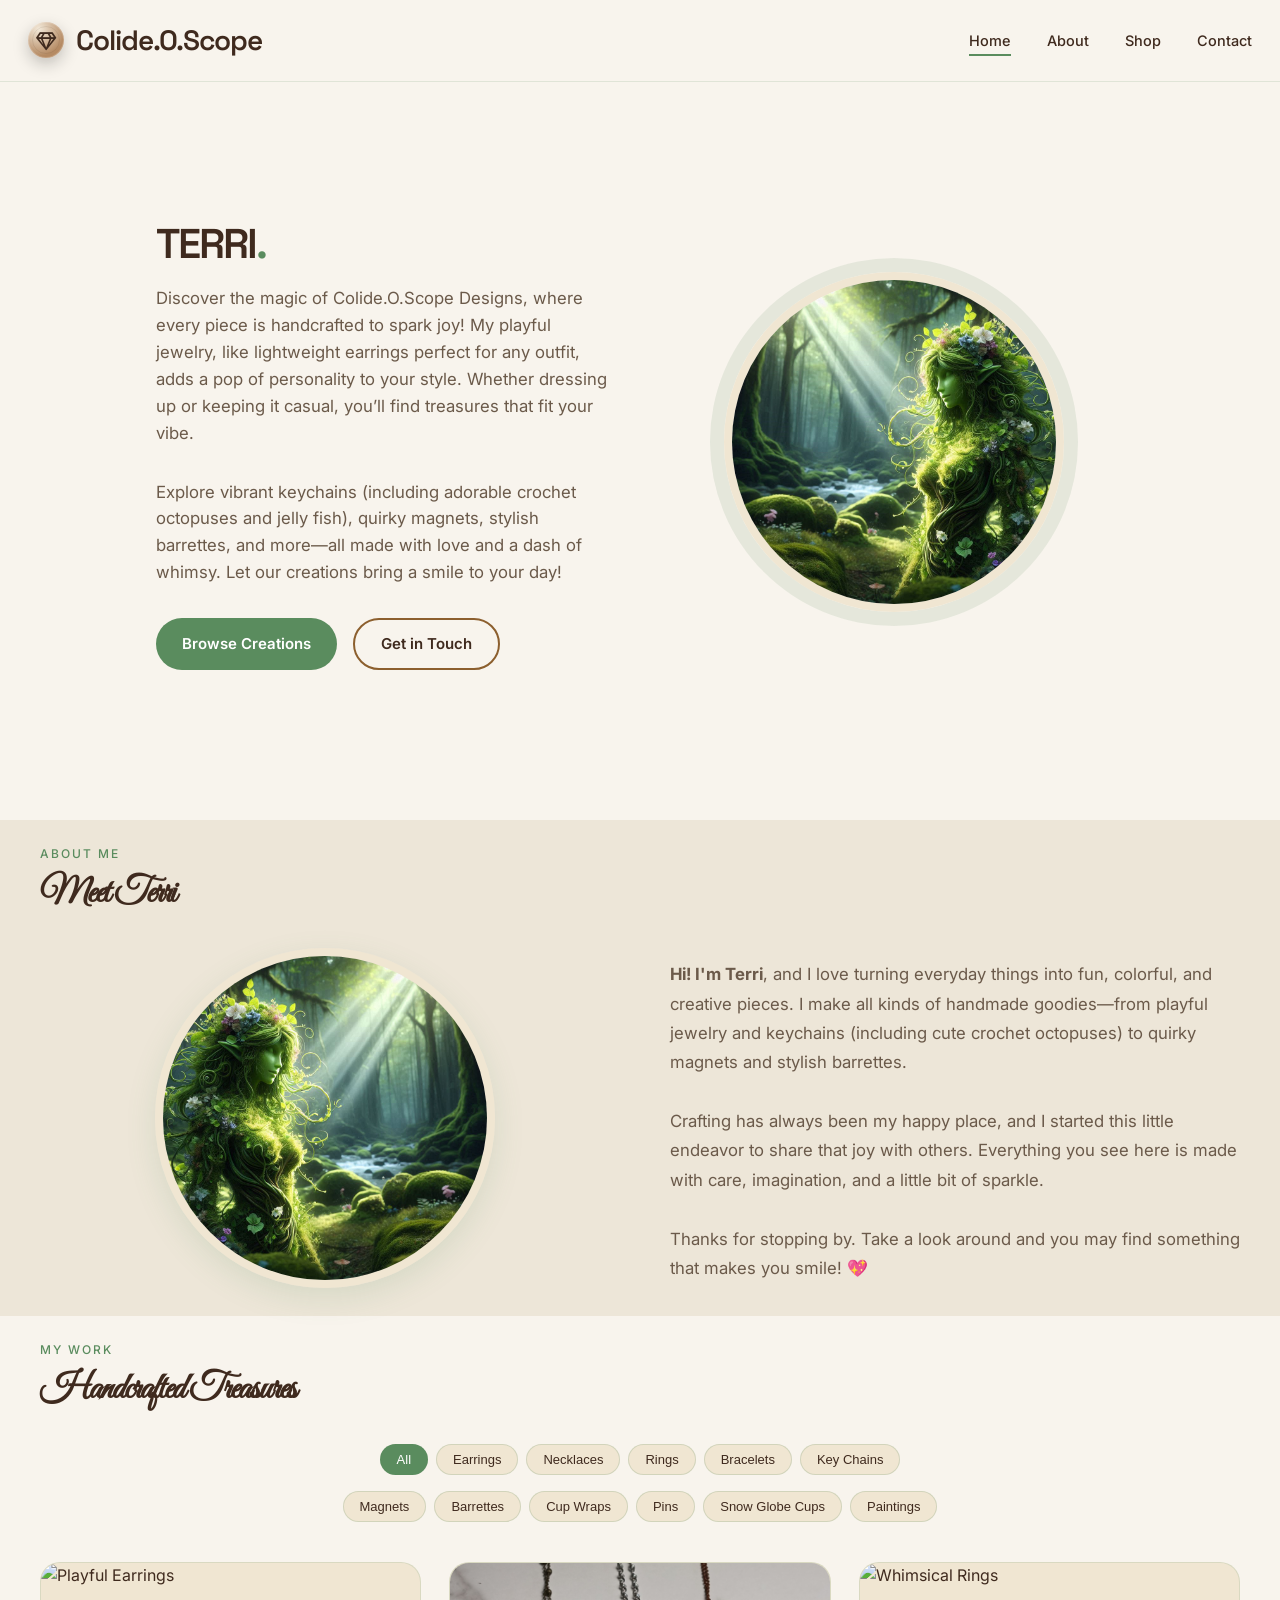
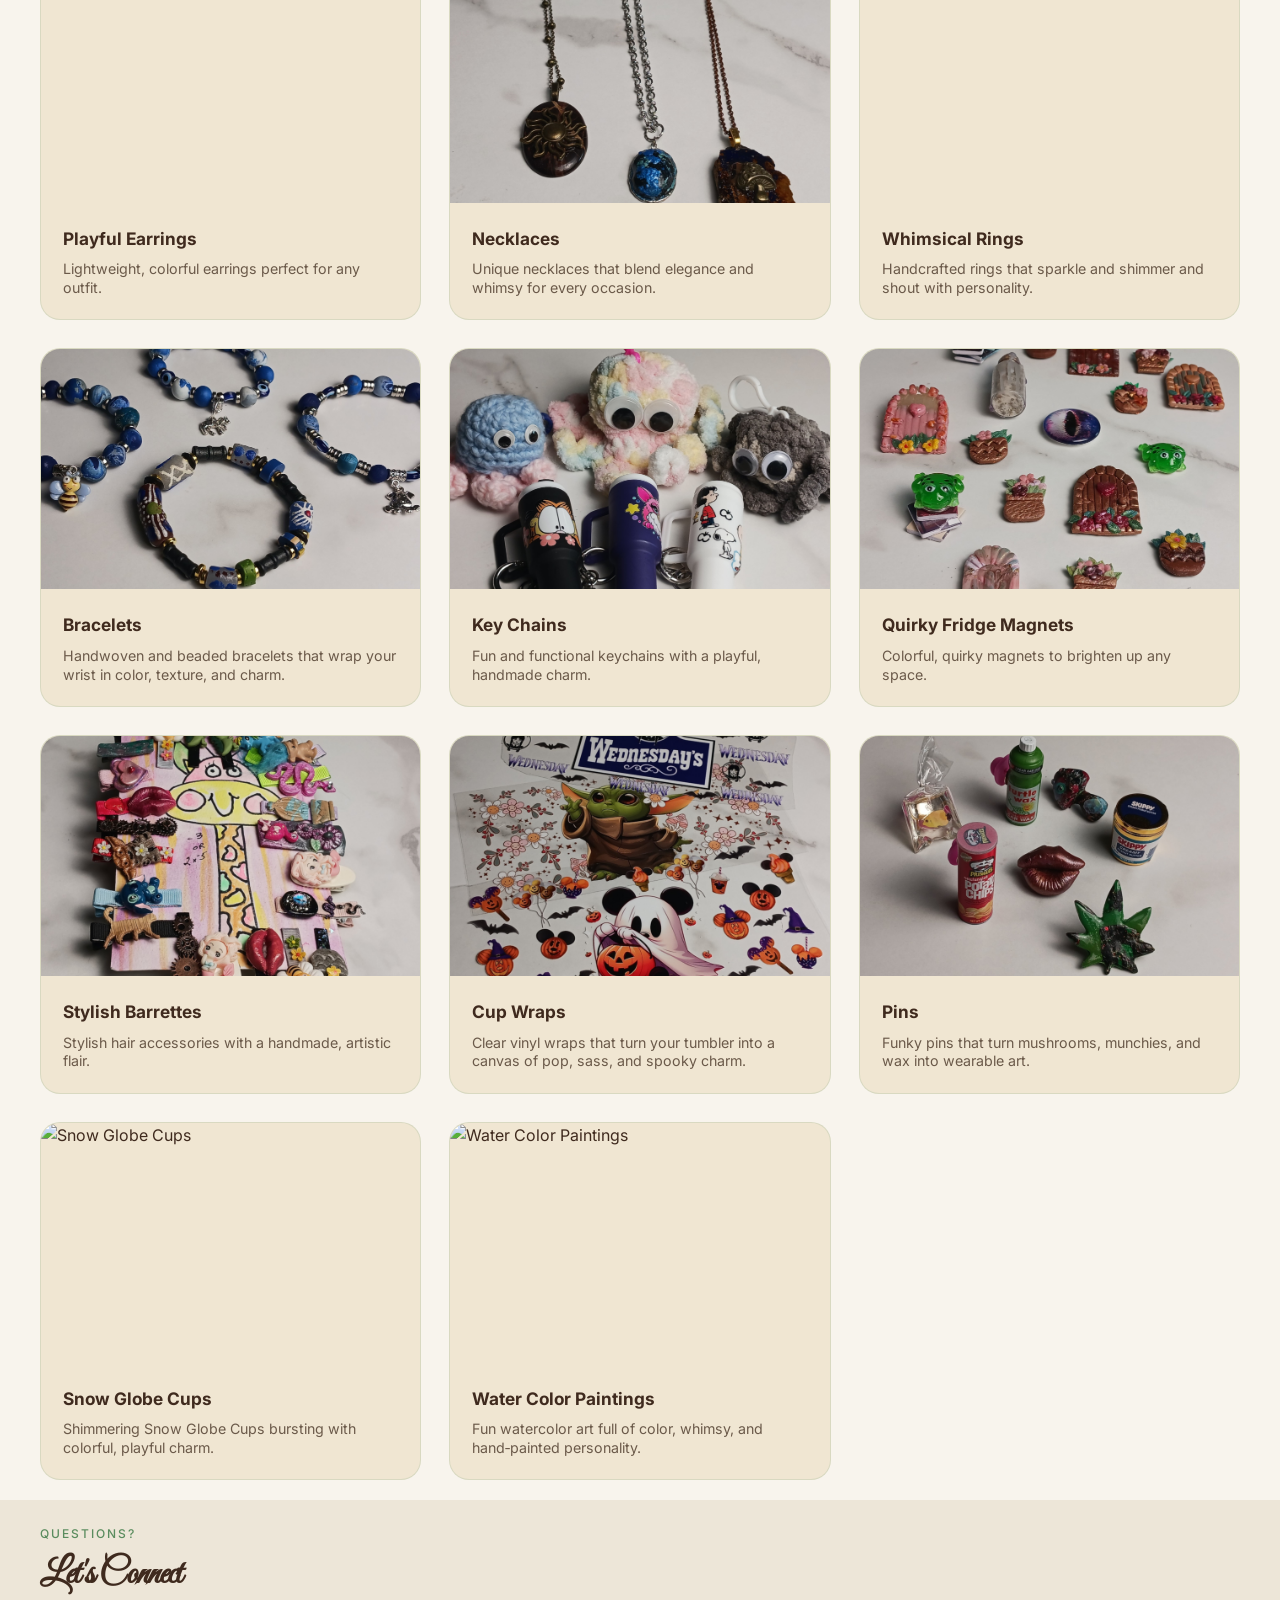
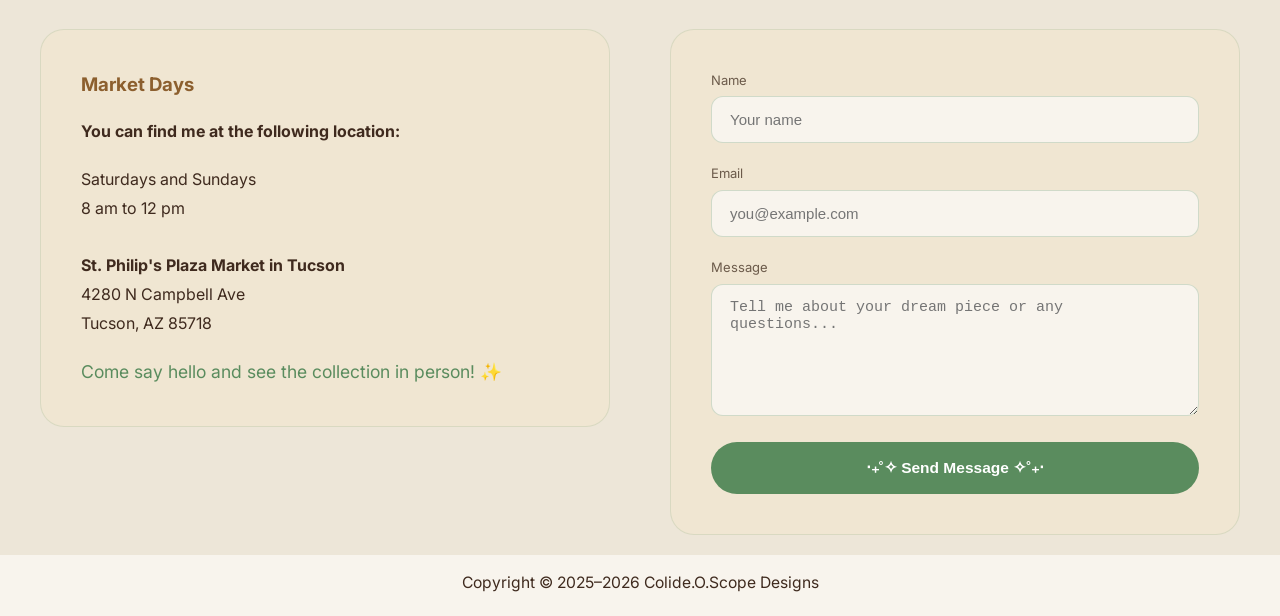
==== commit d0f334f3: "Add files via upload" ====
--- a/index.html
+++ b/index.html
@@ -217,8 +217,16 @@
             id: "earrings",
             title: "Playful Earrings",
             desc: "Lightweight, colorful earrings perfect for any outfit.",
-            thumb: "images/Earrings-Small.jpg",
-            image: "images/Earrings.jpg"
+            thumb: "images/Earrings1.png",
+            image: "images/Earrings1.png"
+        },
+
+        {
+            id: "earrings",
+            title: "Playful Earrings",
+            desc: "Lightweight, colorful earrings perfect for any outfit.",
+            thumb: "images/Earrings2.png",
+            image: "images/Earrings2.png"
         },
 
         {
@@ -233,8 +241,16 @@
             id: "rings",
             title: "Whimsical Rings",
             desc: "Handcrafted rings that sparkle and shimmer and shout with personality.",
-            thumb: "images/Rings-Small.jpg",
-            image: "images/Rings.jpg"
+            thumb: "images/Rings1.png",
+            image: "images/Rings1.png"
+        },
+
+        {
+            id: "rings",
+            title: "Whimsical Rings",
+            desc: "Handcrafted rings that sparkle and shimmer and shout with personality.",
+            thumb: "images/Rings.jpg",
+            image: "images/Rings-Small.jpg"
         },
 
         {
@@ -289,8 +305,64 @@
             id: "snow-globe-cups",
             title: "Snow Globe Cups",
             desc: "Shimmering Snow Globe Cups bursting with colorful, playful charm.",
+            thumb: "images/Snow-Globe-Cup1.png",
+            image: "images/Snow-Globe-Cup1.png"
+        },
+
+        {
+            id: "snow-globe-cups",
+            title: "Snow Globe Cups",
+            desc: "Shimmering Snow Globe Cups bursting with colorful, playful charm.",
             thumb: "images/Snow-Globe-Cups-Small.jpg",
             image: "images/Snow-Globe-Cups.jpg"
+        },
+
+        {
+            id: "paintings",
+            title: "Water Color Paintings",
+            desc: "Fun watercolor art full of color, whimsy, and hand‑painted personality.",
+            thumb: "images/Water-Color3.png",
+            image: "images/Water-Color3.png"
+        },
+
+        {
+            id: "paintings",
+            title: "Water Color Paintings",
+            desc: "Fun watercolor art full of color, whimsy, and hand‑painted personality.",
+            thumb: "images/Water-Color4.png",
+            image: "images/Water-Color4.png"
+        },
+
+        {
+            id: "paintings",
+            title: "Water Color Paintings",
+            desc: "Fun watercolor art full of color, whimsy, and hand‑painted personality.",
+            thumb: "images/Water-Color5.png",
+            image: "images/Water-Color5.png"
+        },
+
+        {
+            id: "paintings",
+            title: "Water Color Paintings",
+            desc: "Fun watercolor art full of color, whimsy, and hand‑painted personality.",
+            thumb: "images/Water-Color6.png",
+            image: "images/Water-Color6.png"
+        },
+
+        {
+            id: "paintings",
+            title: "Water Color Paintings",
+            desc: "Fun watercolor art full of color, whimsy, and hand‑painted personality.",
+            thumb: "images/Water-Color7.png",
+            image: "images/Water-Color7.png"
+        },
+
+        {
+            id: "paintings",
+            title: "Water Color Paintings",
+            desc: "Fun watercolor art full of color, whimsy, and hand‑painted personality.",
+            thumb: "images/Water-Color8.png",
+            image: "images/Water-Color8.png"
         },
 
         {
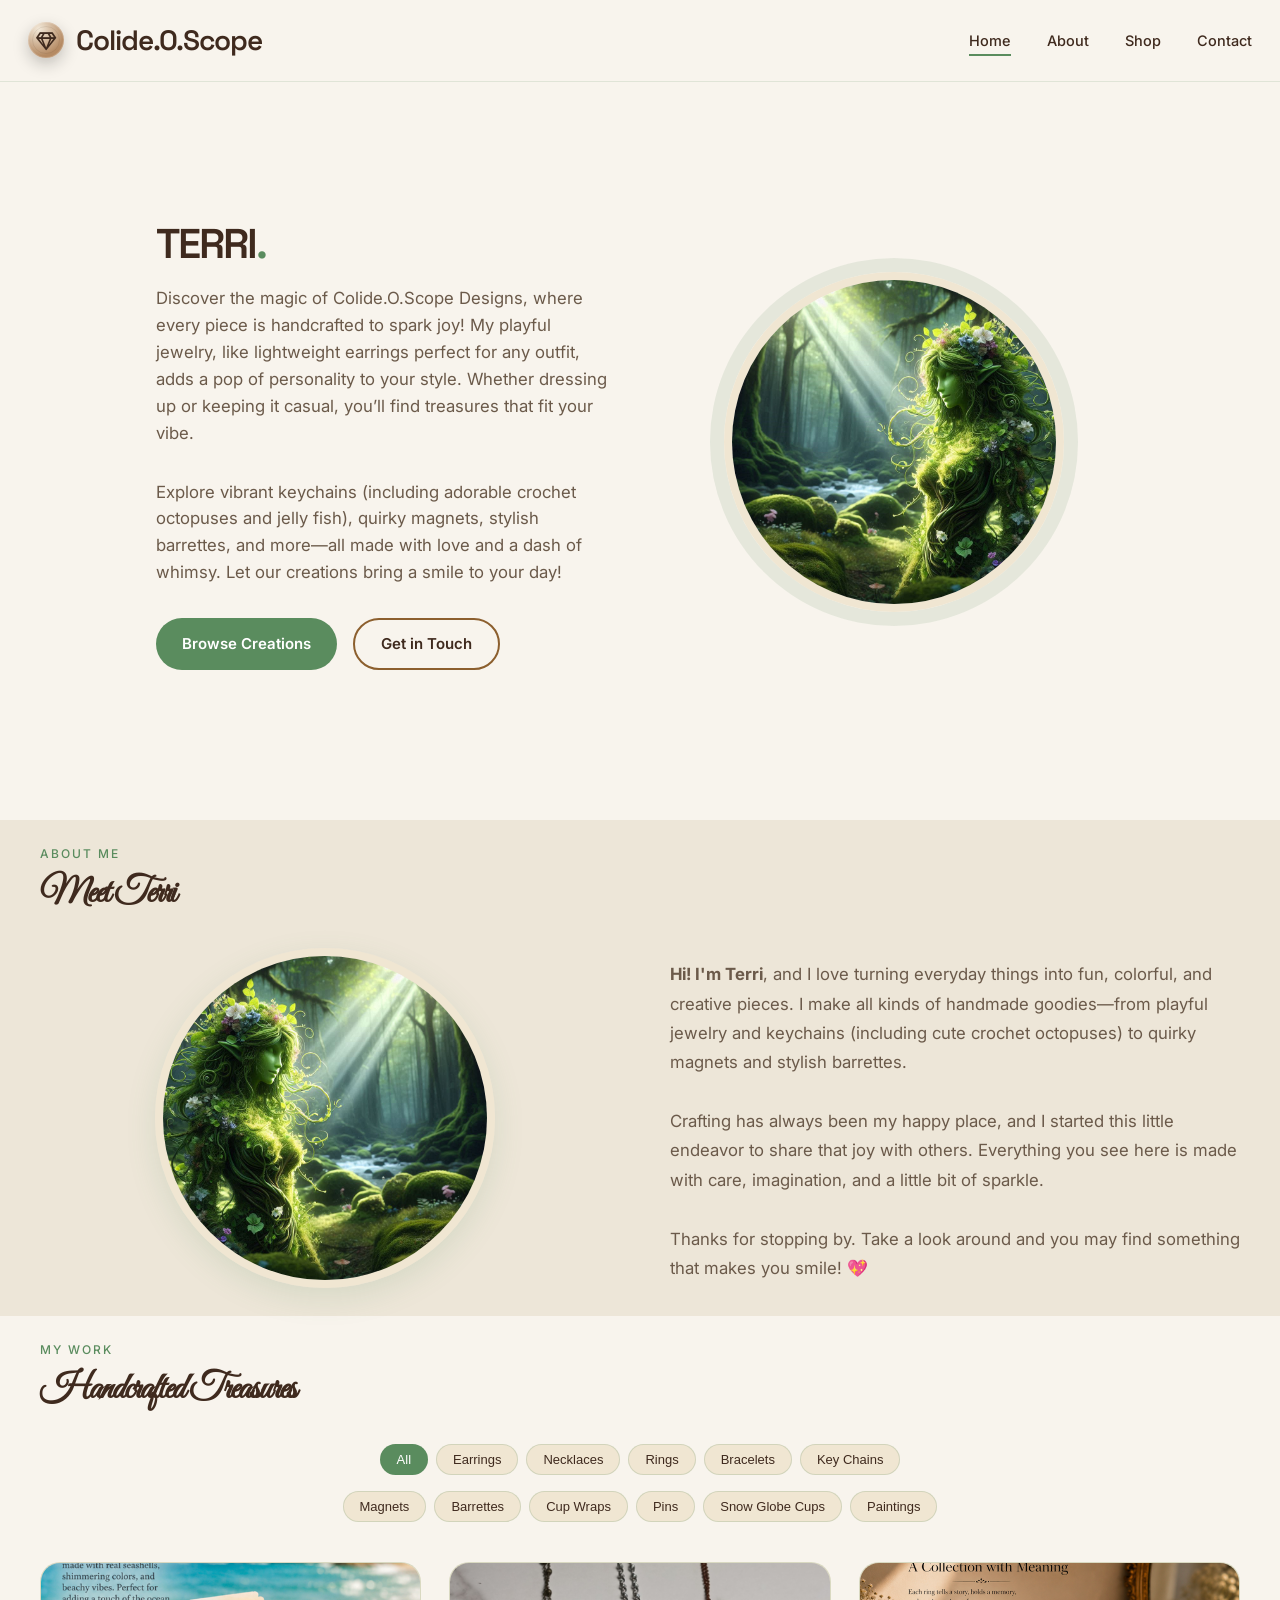
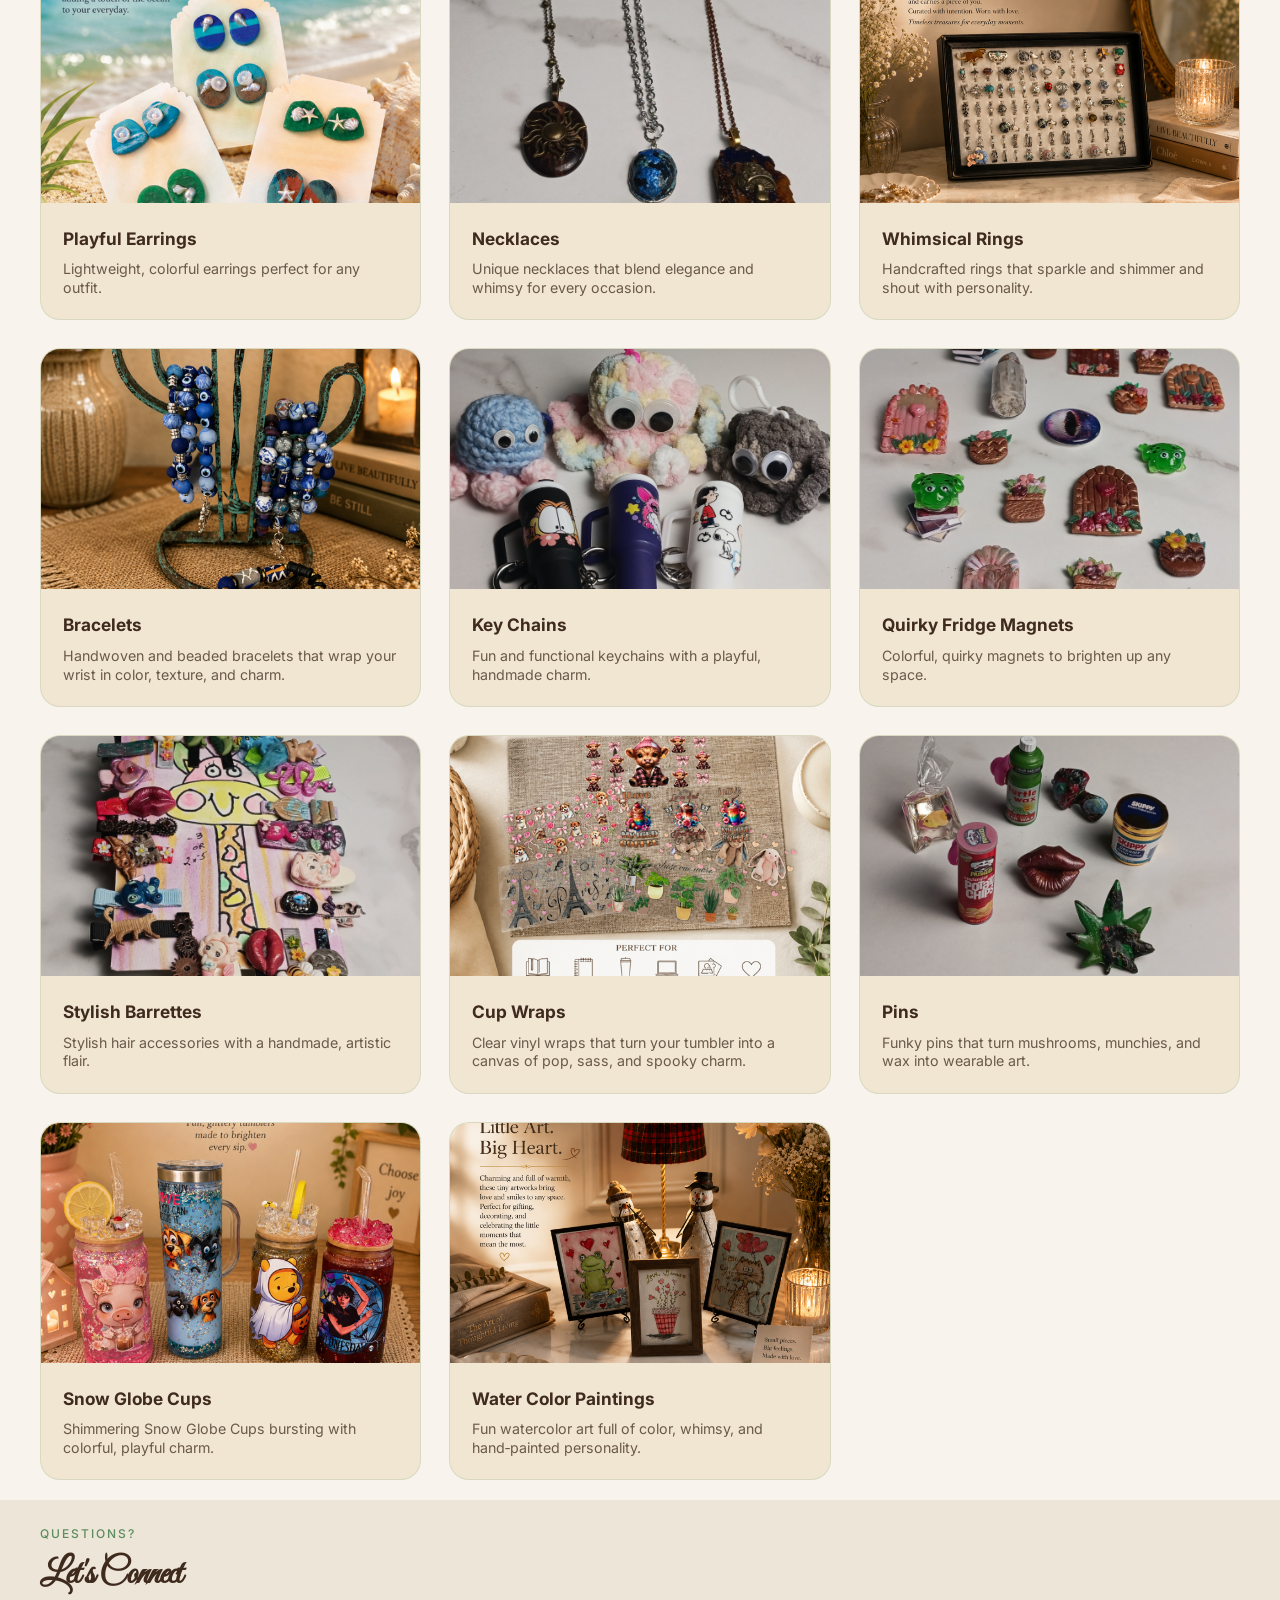
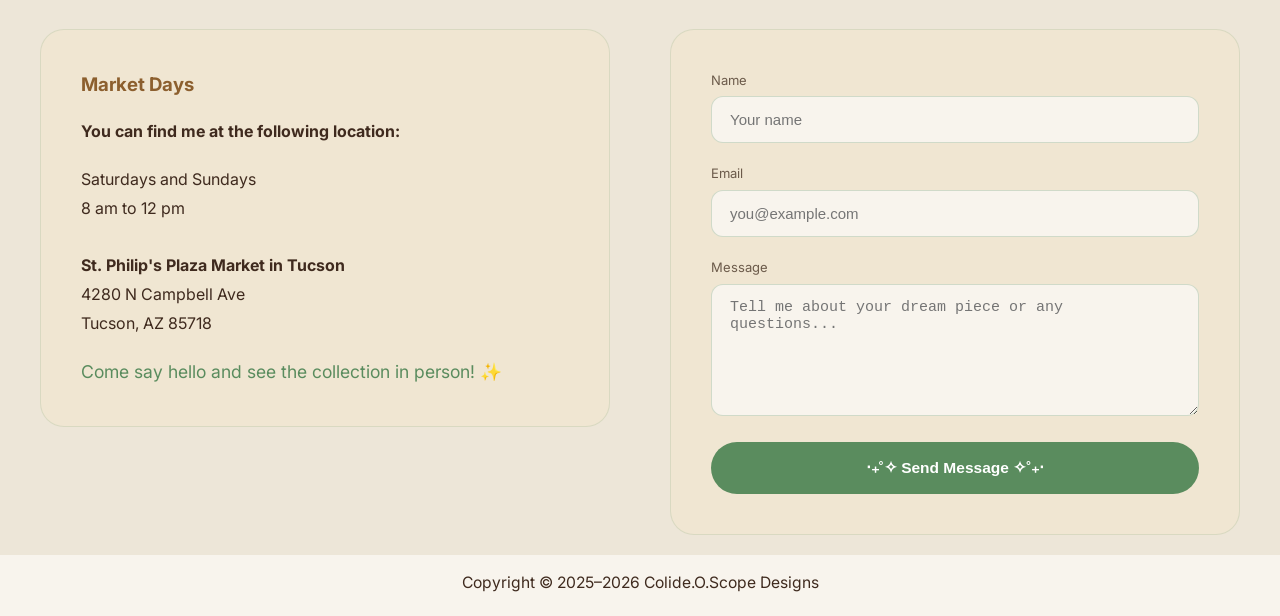
==== commit e0eeb631: "Add files via upload" ====
--- a/index.html
+++ b/index.html
@@ -249,8 +249,24 @@
             id: "rings",
             title: "Whimsical Rings",
             desc: "Handcrafted rings that sparkle and shimmer and shout with personality.",
+            thumb: "images/Rings2.png",
+            image: "images/Rings2.png"
+        },
+
+        {
+            id: "rings",
+            title: "Whimsical Rings",
+            desc: "Handcrafted rings that sparkle and shimmer and shout with personality.",
             thumb: "images/Rings.jpg",
             image: "images/Rings-Small.jpg"
+        },
+
+        {
+            id: "bracelets",
+            title: "Bracelets",
+            desc: "Handwoven and beaded bracelets that wrap your wrist in color, texture, and charm.",
+            thumb: "images/Bracelets1.png",
+            image: "images/Bracelets1.png"
         },
 
         {
@@ -289,6 +305,30 @@
             id: "cup-wraps",
             title: "Cup Wraps",
             desc: "Clear vinyl wraps that turn your tumbler into a canvas of pop, sass, and spooky charm.",
+            thumb: "images/Cup-Wraps1.png",
+            image: "images/Cup-Wraps1.png"
+        },
+
+        {
+            id: "cup-wraps",
+            title: "Cup Wraps",
+            desc: "Clear vinyl wraps that turn your tumbler into a canvas of pop, sass, and spooky charm.",
+            thumb: "images/Cup-Wraps2.png",
+            image: "images/Cup-Wraps2.png"
+        },
+
+        {
+            id: "cup-wraps",
+            title: "Cup Wraps",
+            desc: "Clear vinyl wraps that turn your tumbler into a canvas of pop, sass, and spooky charm.",
+            thumb: "images/Cup-Wraps3.png",
+            image: "images/Cup-Wraps3.png"
+        },
+
+        {
+            id: "cup-wraps",
+            title: "Cup Wraps",
+            desc: "Clear vinyl wraps that turn your tumbler into a canvas of pop, sass, and spooky charm.",
             thumb: "images/Cup-Wraps-Small.jpg",
             image: "images/Cup-Wraps.jpg"
         },
@@ -363,6 +403,78 @@
             desc: "Fun watercolor art full of color, whimsy, and hand‑painted personality.",
             thumb: "images/Water-Color8.png",
             image: "images/Water-Color8.png"
+        },
+
+        {
+            id: "paintings",
+            title: "Water Color Paintings",
+            desc: "Fun watercolor art full of color, whimsy, and hand‑painted personality.",
+            thumb: "images/Water-Color10.png",
+            image: "images/Water-Color10.png"
+        },
+
+        {
+            id: "paintings",
+            title: "Water Color Paintings",
+            desc: "Fun watercolor art full of color, whimsy, and hand‑painted personality.",
+            thumb: "images/Water-Color11.png",
+            image: "images/Water-Color11.png"
+        },
+
+        {
+            id: "paintings",
+            title: "Water Color Paintings",
+            desc: "Fun watercolor art full of color, whimsy, and hand‑painted personality.",
+            thumb: "images/Water-Color12.png",
+            image: "images/Water-Color12.png"
+        },
+
+        {
+            id: "paintings",
+            title: "Water Color Paintings",
+            desc: "Fun watercolor art full of color, whimsy, and hand‑painted personality.",
+            thumb: "images/Water-Color13.png",
+            image: "images/Water-Color13.png"
+        },
+
+        {
+            id: "paintings",
+            title: "Water Color Paintings",
+            desc: "Fun watercolor art full of color, whimsy, and hand‑painted personality.",
+            thumb: "images/Water-Color14.png",
+            image: "images/Water-Color14.png"
+        },
+
+        {
+            id: "paintings",
+            title: "Water Color Paintings",
+            desc: "Fun watercolor art full of color, whimsy, and hand‑painted personality.",
+            thumb: "images/Water-Color15.png",
+            image: "images/Water-Color15.png"
+        },
+
+        {
+            id: "paintings",
+            title: "Water Color Paintings",
+            desc: "Fun watercolor art full of color, whimsy, and hand‑painted personality.",
+            thumb: "images/Water-Color16.png",
+            image: "images/Water-Color16.png"
+        },
+
+        {
+            id: "paintings",
+            title: "Water Color Paintings",
+            desc: "Fun watercolor art full of color, whimsy, and hand‑painted personality.",
+            thumb: "images/Water-Color17.png",
+            image: "images/Water-Color17.png"
+        },
+
+        {
+            id: "paintings",
+            title: "Water Color Paintings",
+            desc: "Fun watercolor art full of color, whimsy, and hand‑painted personality.",
+            thumb: "images/Water-Color18.png",
+            image: "images/Water-Color18.png"
         },
 
         {
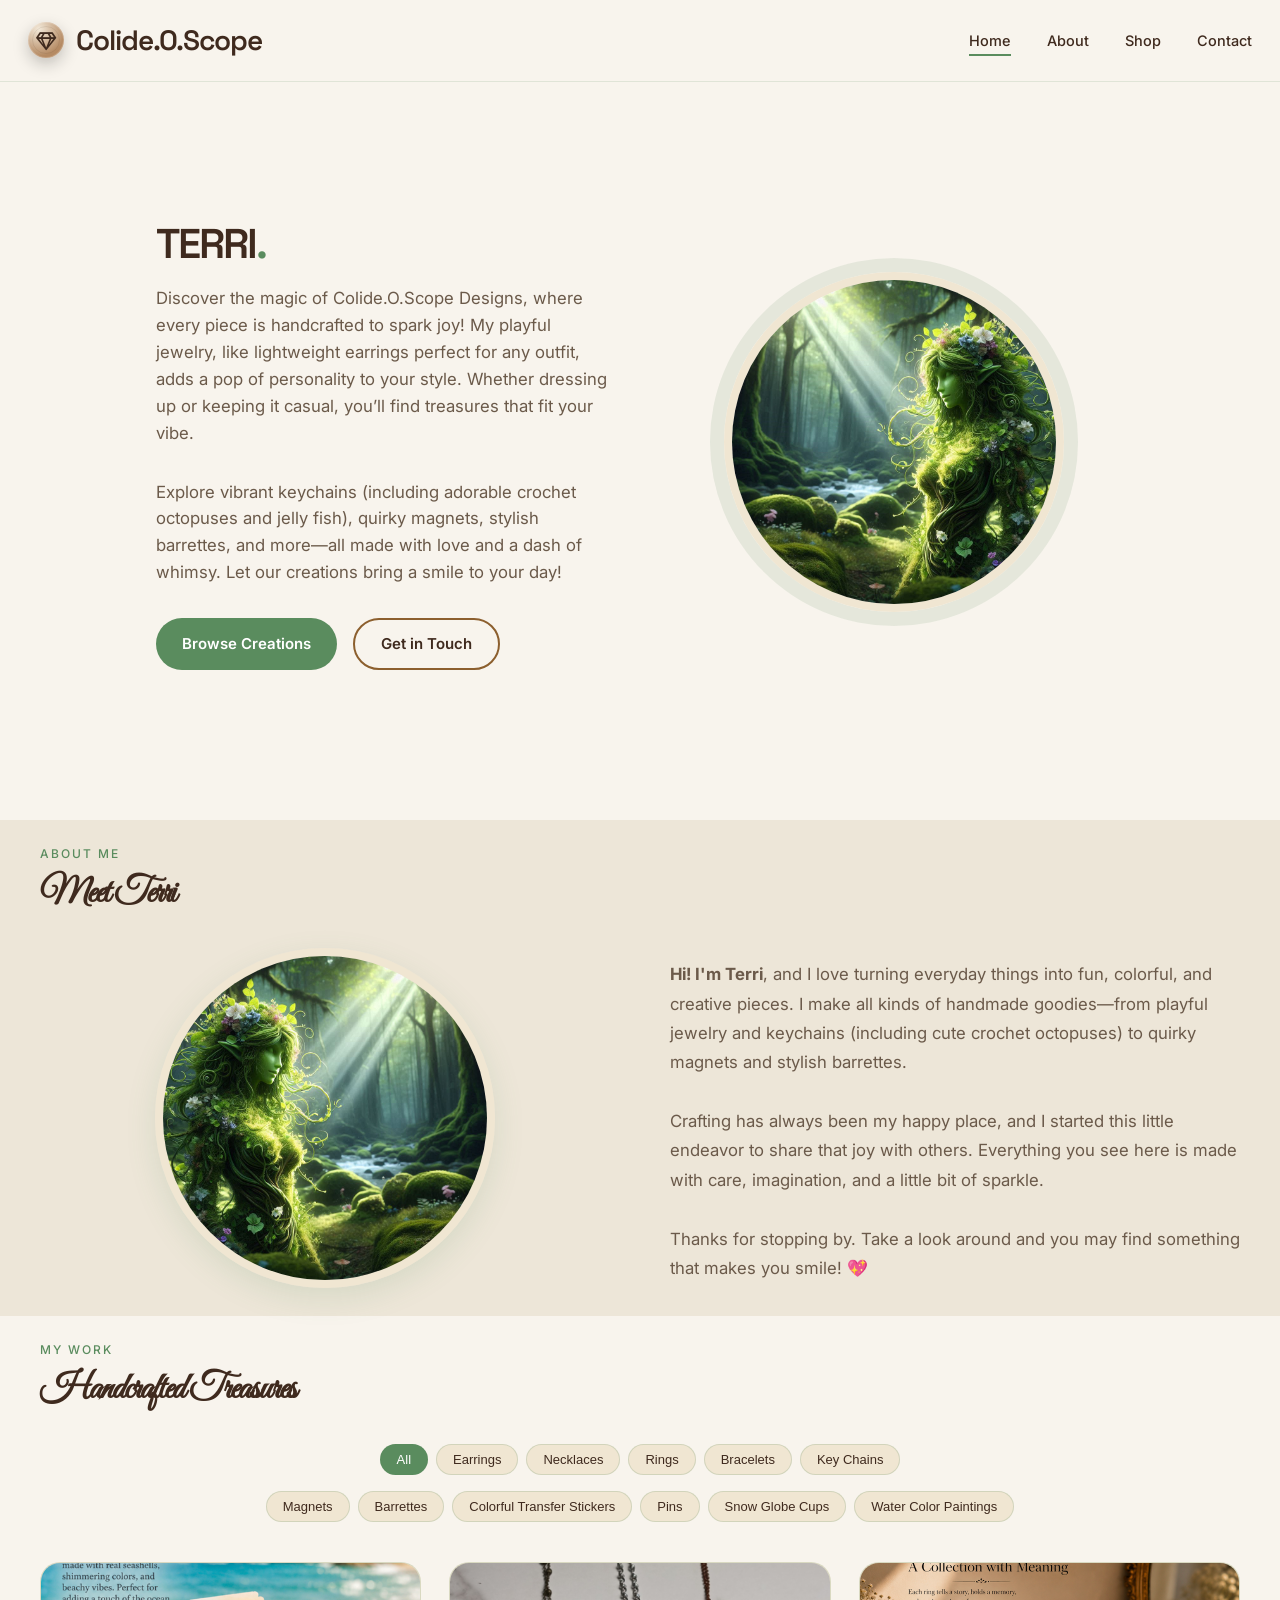
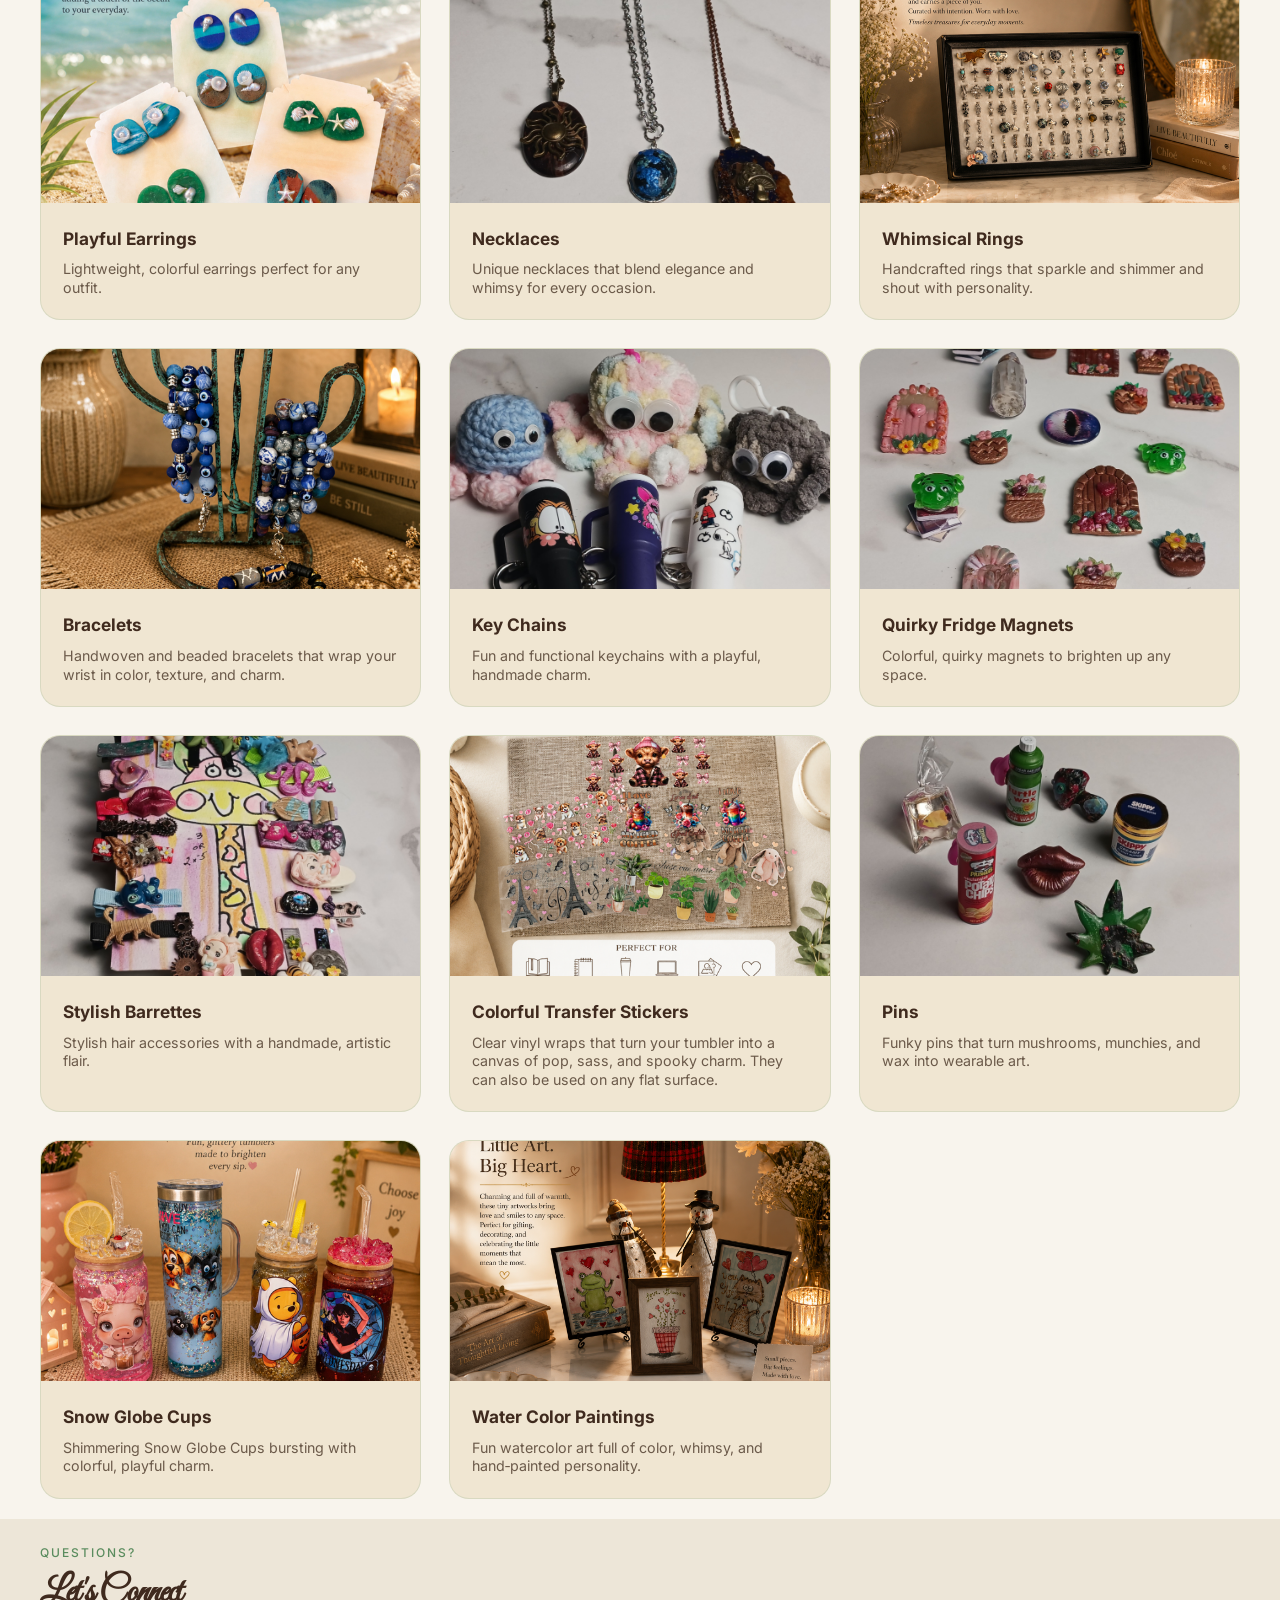
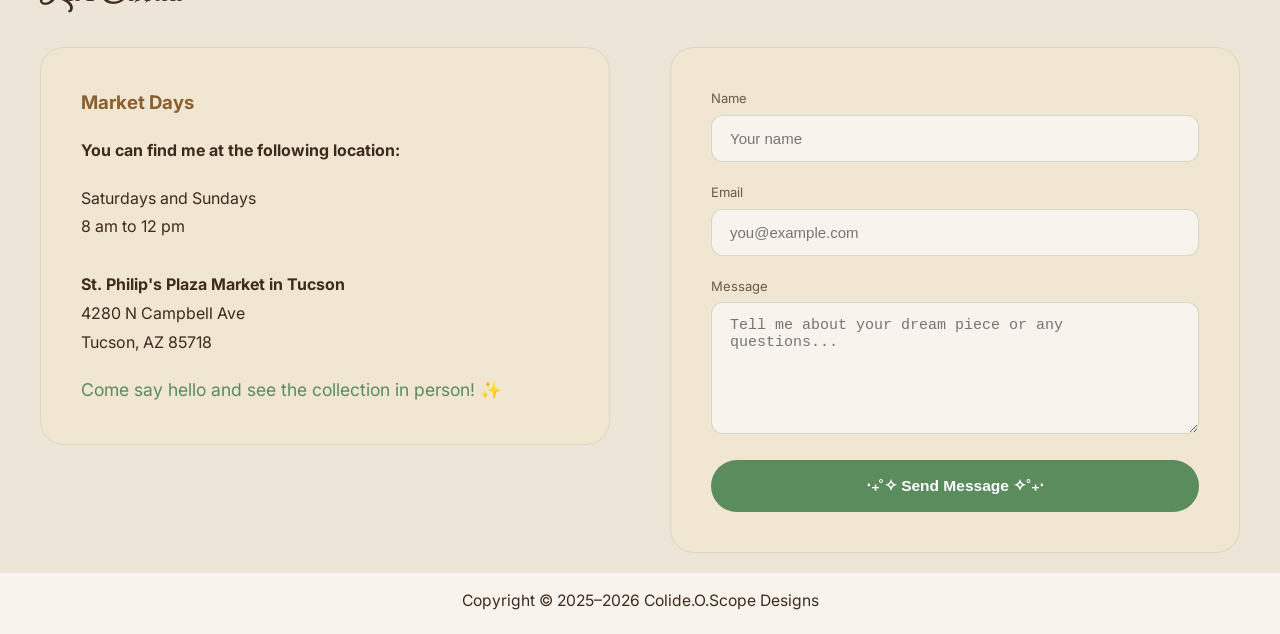
==== commit 7e0e1031: "Add files via upload" ====
--- a/index.html
+++ b/index.html
@@ -95,10 +95,10 @@
 				<span class="filter-break"></span>
                 <button class="filter-btn" onclick="filterCategory('magnets')">Magnets</button>
                 <button class="filter-btn" onclick="filterCategory('barrettes')">Barrettes</button>
-                <button class="filter-btn" onclick="filterCategory('cup-wraps')">Cup Wraps</button>
+                <button class="filter-btn" onclick="filterCategory('colorful-transfer-stickers')">Colorful Transfer Stickers</button>
                 <button class="filter-btn" onclick="filterCategory('pins')">Pins</button>
                 <button class="filter-btn" onclick="filterCategory('snow-globe-cups')">Snow Globe Cups</button>
-				<button class="filter-btn" onclick="filterCategory('paintings')">Paintings</button>
+				<button class="filter-btn" onclick="filterCategory('water-color-paintings')">Water Color Paintings</button>
             </div>
             
             <div class="portfolio-grid" id="portfolio-grid"></div>
@@ -230,6 +230,14 @@
         },
 
         {
+            id: "earrings",
+            title: "Playful Earrings",
+            desc: "Lightweight, colorful earrings perfect for any outfit.",
+            thumb: "images/Earrings.jpg",
+            image: "images/Earrings-Small.jpg"
+        },
+
+        {
             id: "necklaces",
             title: "Necklaces",
             desc: "Unique necklaces that blend elegance and whimsy for every occasion.",
@@ -302,33 +310,33 @@
         },
 
         {
-            id: "cup-wraps",
-            title: "Cup Wraps",
-            desc: "Clear vinyl wraps that turn your tumbler into a canvas of pop, sass, and spooky charm.",
+            id: "colorful-transfer-stickers",
+            title: "Colorful Transfer Stickers",
+            desc: "Clear vinyl wraps that turn your tumbler into a canvas of pop, sass, and spooky charm. They can also be used on any flat surface.",
             thumb: "images/Cup-Wraps1.png",
             image: "images/Cup-Wraps1.png"
         },
 
         {
-            id: "cup-wraps",
-            title: "Cup Wraps",
-            desc: "Clear vinyl wraps that turn your tumbler into a canvas of pop, sass, and spooky charm.",
+            id: "colorful-transfer-stickers",
+            title: "Colorful Transfer Stickers",
+            desc: "Clear vinyl wraps that turn your tumbler into a canvas of pop, sass, and spooky charm. They can also be used on any flat surface.",
             thumb: "images/Cup-Wraps2.png",
             image: "images/Cup-Wraps2.png"
         },
 
         {
-            id: "cup-wraps",
-            title: "Cup Wraps",
-            desc: "Clear vinyl wraps that turn your tumbler into a canvas of pop, sass, and spooky charm.",
+            id: "colorful-transfer-stickers",
+            title: "Colorful Transfer Stickers",
+            desc: "Clear vinyl wraps that turn your tumbler into a canvas of pop, sass, and spooky charm. They can also be used on any flat surface.",
             thumb: "images/Cup-Wraps3.png",
             image: "images/Cup-Wraps3.png"
         },
 
         {
-            id: "cup-wraps",
-            title: "Cup Wraps",
-            desc: "Clear vinyl wraps that turn your tumbler into a canvas of pop, sass, and spooky charm.",
+            id: "colorful-transfer-stickers",
+            title: "Colorful Transfer Stickers",
+            desc: "Clear vinyl wraps that turn your tumbler into a canvas of pop, sass, and spooky charm. They can also be used on any flat surface.",
             thumb: "images/Cup-Wraps-Small.jpg",
             image: "images/Cup-Wraps.jpg"
         },
@@ -358,7 +366,7 @@
         },
 
         {
-            id: "paintings",
+            id: "water-color-paintings",
             title: "Water Color Paintings",
             desc: "Fun watercolor art full of color, whimsy, and hand‑painted personality.",
             thumb: "images/Water-Color3.png",
@@ -366,7 +374,7 @@
         },
 
         {
-            id: "paintings",
+            id: "water-color-paintings",
             title: "Water Color Paintings",
             desc: "Fun watercolor art full of color, whimsy, and hand‑painted personality.",
             thumb: "images/Water-Color4.png",
@@ -374,7 +382,7 @@
         },
 
         {
-            id: "paintings",
+            id: "water-color-paintings",
             title: "Water Color Paintings",
             desc: "Fun watercolor art full of color, whimsy, and hand‑painted personality.",
             thumb: "images/Water-Color5.png",
@@ -382,7 +390,7 @@
         },
 
         {
-            id: "paintings",
+            id: "water-color-paintings",
             title: "Water Color Paintings",
             desc: "Fun watercolor art full of color, whimsy, and hand‑painted personality.",
             thumb: "images/Water-Color6.png",
@@ -390,7 +398,7 @@
         },
 
         {
-            id: "paintings",
+            id: "water-color-paintings",
             title: "Water Color Paintings",
             desc: "Fun watercolor art full of color, whimsy, and hand‑painted personality.",
             thumb: "images/Water-Color7.png",
@@ -398,15 +406,15 @@
         },
 
         {
-            id: "paintings",
-            title: "Water Color Paintings",
-            desc: "Fun watercolor art full of color, whimsy, and hand‑painted personality.",
-            thumb: "images/Water-Color8.png",
-            image: "images/Water-Color8.png"
-        },
-
-        {
-            id: "paintings",
+            id: "water-color-paintings",
+            title: "Water Color Paintings",
+            desc: "Fun watercolor art full of color, whimsy, and hand‑painted personality.",
+            thumb: "images/Water-Color9.png",
+            image: "images/Water-Color9.png"
+        },
+
+        {
+            id: "water-color-paintings",
             title: "Water Color Paintings",
             desc: "Fun watercolor art full of color, whimsy, and hand‑painted personality.",
             thumb: "images/Water-Color10.png",
@@ -414,7 +422,7 @@
         },
 
         {
-            id: "paintings",
+            id: "water-color-paintings",
             title: "Water Color Paintings",
             desc: "Fun watercolor art full of color, whimsy, and hand‑painted personality.",
             thumb: "images/Water-Color11.png",
@@ -422,7 +430,7 @@
         },
 
         {
-            id: "paintings",
+            id: "water-color-paintings",
             title: "Water Color Paintings",
             desc: "Fun watercolor art full of color, whimsy, and hand‑painted personality.",
             thumb: "images/Water-Color12.png",
@@ -430,7 +438,7 @@
         },
 
         {
-            id: "paintings",
+            id: "water-color-paintings",
             title: "Water Color Paintings",
             desc: "Fun watercolor art full of color, whimsy, and hand‑painted personality.",
             thumb: "images/Water-Color13.png",
@@ -438,7 +446,7 @@
         },
 
         {
-            id: "paintings",
+            id: "water-color-paintings",
             title: "Water Color Paintings",
             desc: "Fun watercolor art full of color, whimsy, and hand‑painted personality.",
             thumb: "images/Water-Color14.png",
@@ -446,7 +454,7 @@
         },
 
         {
-            id: "paintings",
+            id: "water-color-paintings",
             title: "Water Color Paintings",
             desc: "Fun watercolor art full of color, whimsy, and hand‑painted personality.",
             thumb: "images/Water-Color15.png",
@@ -454,7 +462,7 @@
         },
 
         {
-            id: "paintings",
+            id: "water-color-paintings",
             title: "Water Color Paintings",
             desc: "Fun watercolor art full of color, whimsy, and hand‑painted personality.",
             thumb: "images/Water-Color16.png",
@@ -462,7 +470,7 @@
         },
 
         {
-            id: "paintings",
+            id: "water-color-paintings",
             title: "Water Color Paintings",
             desc: "Fun watercolor art full of color, whimsy, and hand‑painted personality.",
             thumb: "images/Water-Color17.png",
@@ -470,7 +478,7 @@
         },
 
         {
-            id: "paintings",
+            id: "water-color-paintings",
             title: "Water Color Paintings",
             desc: "Fun watercolor art full of color, whimsy, and hand‑painted personality.",
             thumb: "images/Water-Color18.png",
@@ -478,7 +486,15 @@
         },
 
         {
-            id: "paintings",
+            id: "water-color-paintings",
+            title: "Water Color Paintings",
+            desc: "Fun watercolor art full of color, whimsy, and hand‑painted personality.",
+            thumb: "images/Water-Color19.png",
+            image: "images/Water-Color19.png"
+        },
+
+        {
+            id: "water-color-paintings",
             title: "Water Color Paintings",
             desc: "Fun watercolor art full of color, whimsy, and hand‑painted personality.",
             thumb: "images/Water-Color1-Small.jpg",
@@ -486,7 +502,7 @@
         },
 
         {
-            id: "paintings",
+            id: "water-color-paintings",
             title: "Water Color Paintings",
             desc: "Fun watercolor art full of color, whimsy, and hand‑painted personality.",
             thumb: "images/Water-Color2-Small.jpg",
@@ -494,7 +510,7 @@
         },
 
         {
-            id: "paintings",
+            id: "water-color-paintings",
             title: "Water Color Paintings",
             desc: "Fun watercolor art full of color, whimsy, and hand‑painted personality.",
             thumb: "images/Water-Color3-Small.jpg",
@@ -502,7 +518,7 @@
         },
 
         {
-            id: "paintings",
+            id: "water-color-paintings",
             title: "Water Color Paintings",
             desc: "Fun watercolor art full of color, whimsy, and hand‑painted personality.",
             thumb: "images/Water-Color4-Small.jpg",
@@ -510,7 +526,7 @@
         },
 
         {
-            id: "paintings",
+            id: "water-color-paintings",
             title: "Water Color Paintings",
             desc: "Fun watercolor art full of color, whimsy, and hand‑painted personality.",
             thumb: "images/Water-Color5-Small.jpg",
@@ -518,7 +534,7 @@
         },
 
         {
-            id: "paintings",
+            id: "water-color-paintings",
             title: "Water Color Paintings",
             desc: "Fun watercolor art full of color, whimsy, and hand‑painted personality.",
             thumb: "images/Water-Color6-Small.jpg",
@@ -526,7 +542,7 @@
         },
 
         {
-            id: "paintings",
+            id: "water-color-paintings",
             title: "Water Color Paintings",
             desc: "Fun watercolor art full of color, whimsy, and hand‑painted personality.",
             thumb: "images/Water-Color7-Small.jpg",
